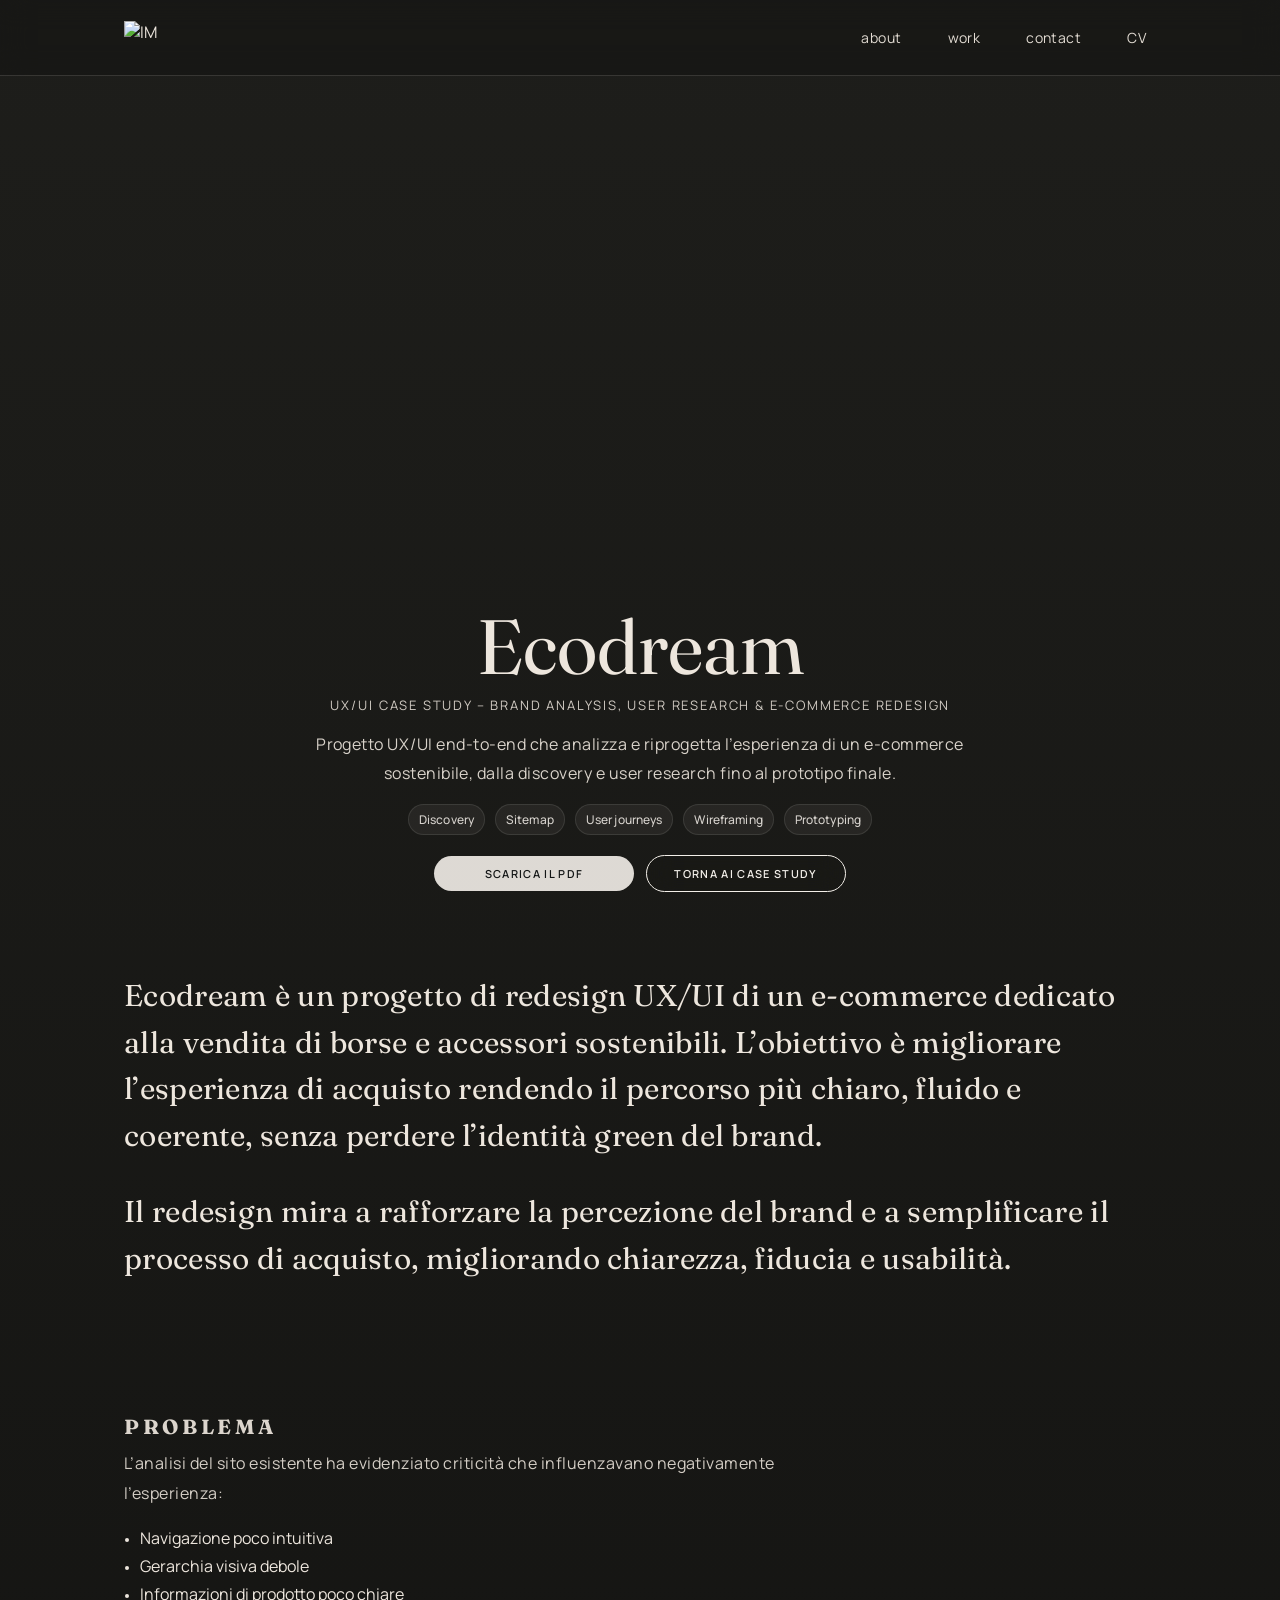
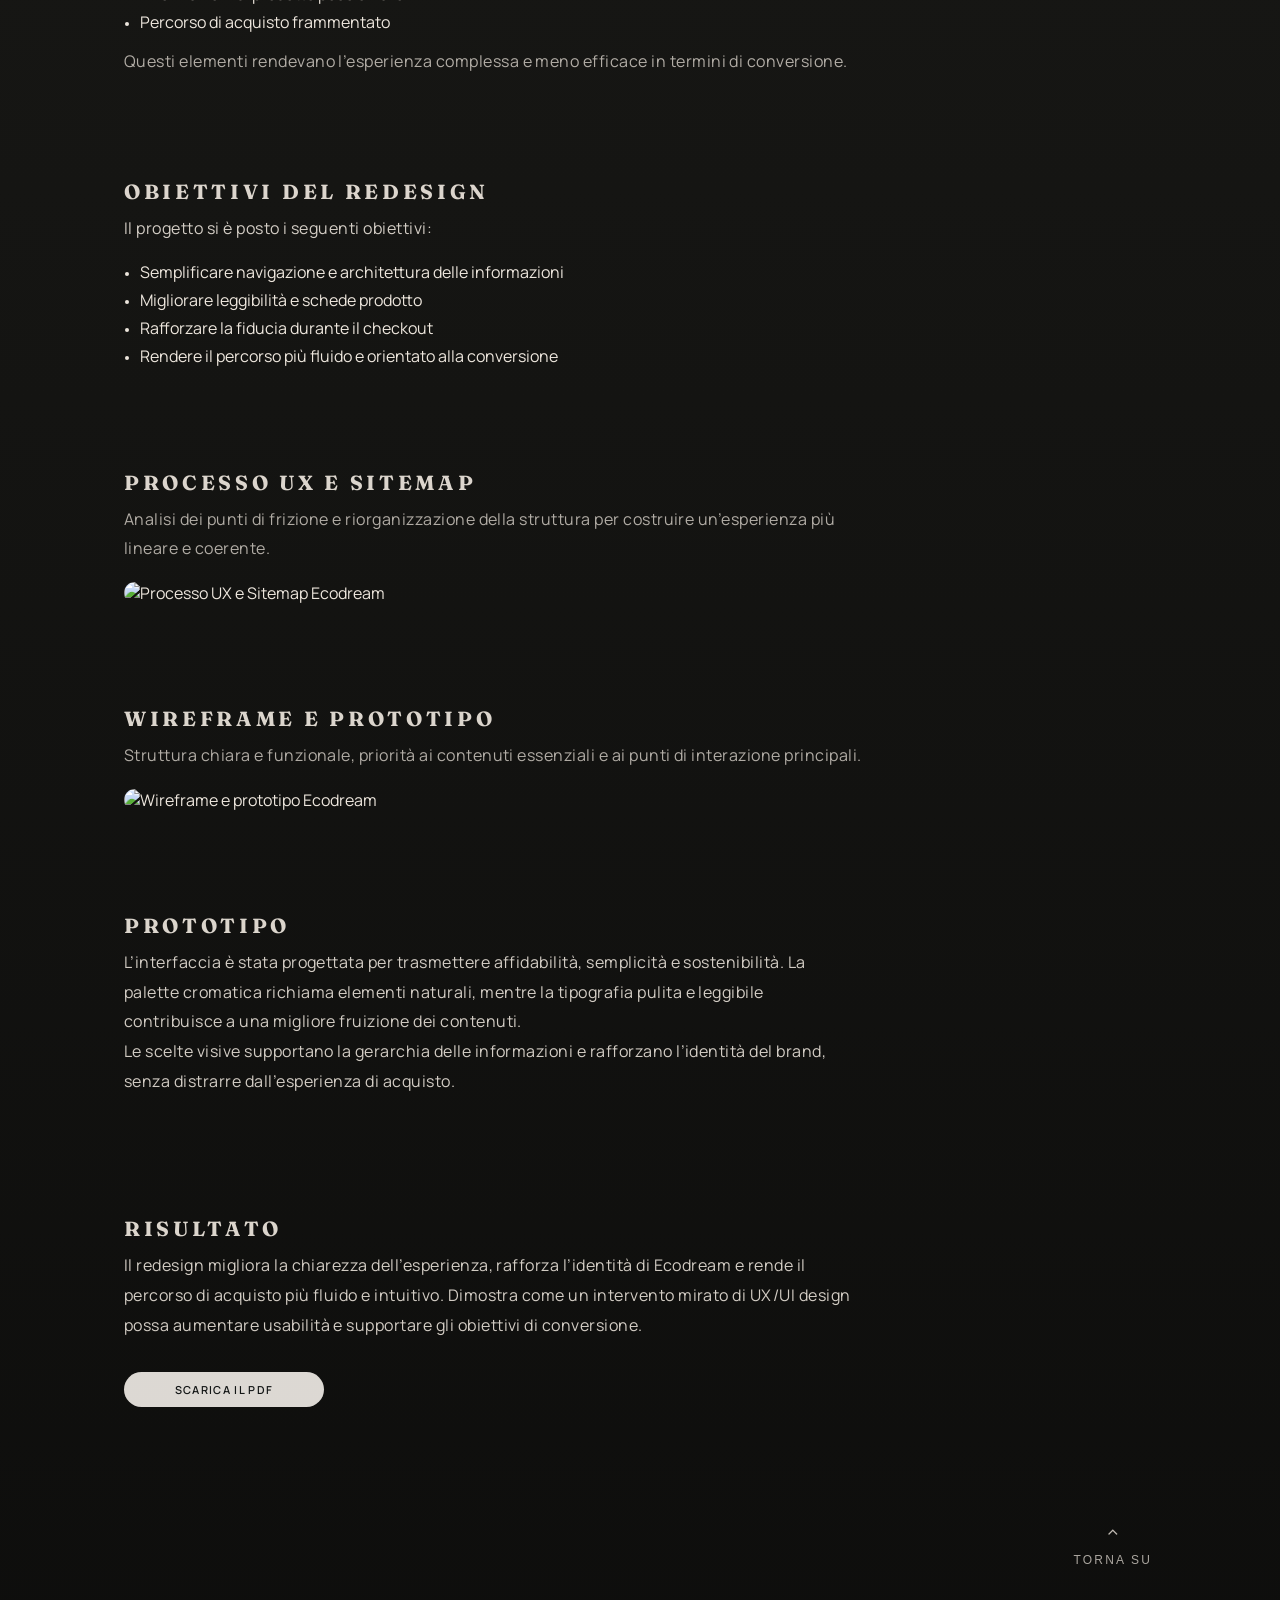
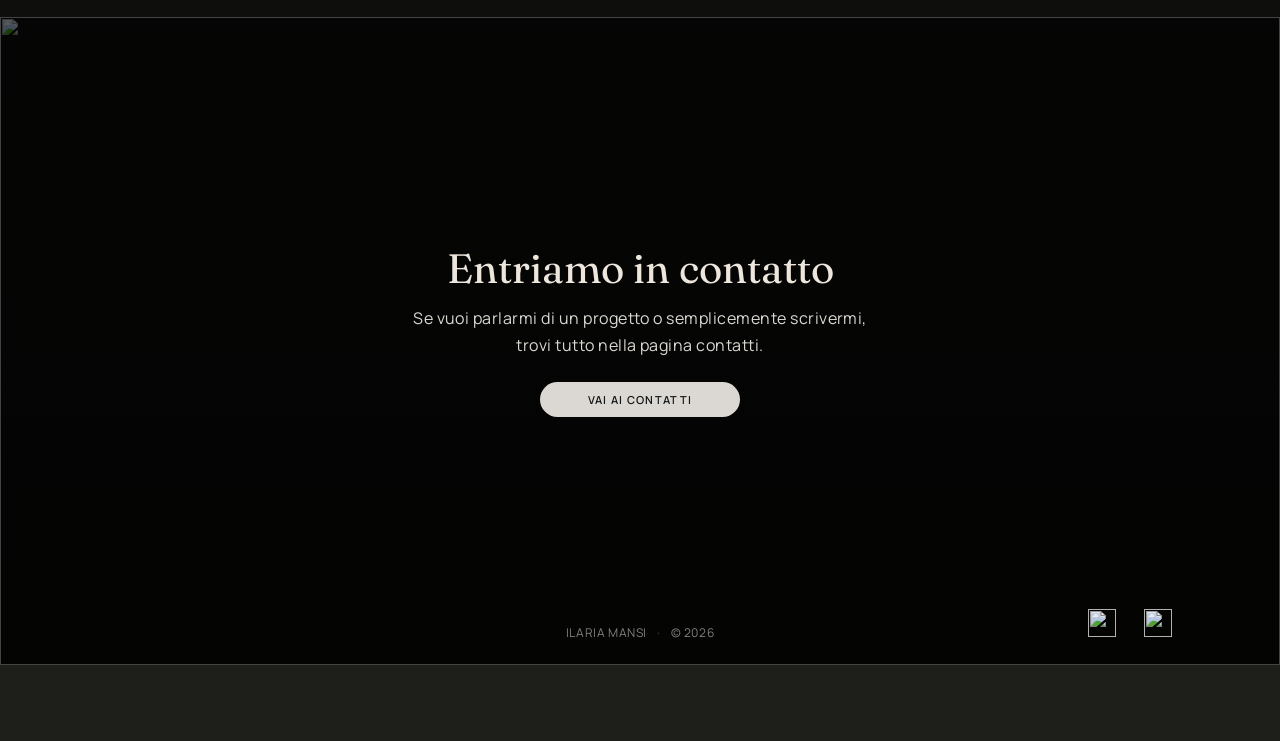
==== project/ecodream/index.html @ f8fc3a49 "portoflio upload" ====
<!doctype html>
<html lang="it">
<head>
  <meta charset="utf-8" />
  <meta name="viewport" content="width=device-width, initial-scale=1" />
  <title>Ilaria Mansi - Ecodream</title>
<meta property="og:title" content="Ecodream – UX/UI Case Study">
<meta property="og:description" content="Redesign UX/UI di un e-commerce sostenibile: brand analysis, user research, architettura dell’informazione, wireframe e prototipo.">
<meta property="og:image" content="https://ilariamansi.github.io/portfolio/assets/img/home/cover-ecodream.jpg">
<meta property="og:url" content="https://ilariamansi.github.io/portfolio/project/ecodream/">
<meta property="og:type" content="article">
<meta property="og:site_name" content="Ilaria Mansi Portfolio">
  
  <link rel="preconnect" href="https://fonts.googleapis.com">
  <link rel="preconnect" href="https://fonts.gstatic.com" crossorigin>
  <link href="https://fonts.googleapis.com/css2?family=Fraunces:opsz,wght@9..144,300;9..144,400;9..144,600;9..144,700&family=Manrope:wght@300;400;500;600;700&display=swap" rel="stylesheet">
<link rel="icon" href="assets/img/favicon/favicon.png" sizes="any">

  <link rel="stylesheet" href="../../css/style.css">
  <link rel="stylesheet" href="../../css/project.css">
</head>

<body>
 <main id="top"></main>

   <!-- NAV -->
 <header class="nav" role="banner">
  <div class="container nav__inner">
    <a class="nav__logo" href="../../index.html#top" aria-label="Home">
      <img class="logo is-mark" src="../../assets/img/logo/im-mark-light.svg" alt="IM">
      <img class="logo is-word" src="../../assets/img/logo/im-wordmark-light.svg" alt="Ilaria Mansi">
    </a>

    <nav class="nav__links" aria-label="Menu principale">
      <a href="../../about.html">about</a>
      <a href="../../index.html#projects">work</a>
      <a href="../../contact.html">contact</a>
      <a href="../../cv.html">CV</a>
    </nav>

    <input class="navToggle" type="checkbox" id="navToggle">

    <label class="nav__burger" for="navToggle" aria-label="Apri menu">
      <span class="nav__burgerIcon" aria-hidden="true"></span>
    </label>
  </div>
</header>

<div class="navOverlay" aria-hidden="true">
  <nav class="navOverlay__panel" aria-label="Menu mobile">
    <a href="../../about.html">about</a>
    <a href="../../index.html#projects">work</a>
    <a href="../../contact.html">contact</a>
    <a href="../../cv.html">CV</a>
  </nav>
</div>

  <main class="project project--ecodream" id="top">

  <!-- HERO (identica agli altri progetti) -->
  <section class="pHero" aria-label="Ecodream">
    <figure class="pHero__media">
      <img src="../../assets/img/projects/ecodream/cover-ecodream.png" alt="Cover Ecodream">
    </figure>

    <div id="start"></div>

    <div class="pWrap">
      <div class="pHero__copy">
        <h1 class="pTitle">Ecodream</h1>
        <p class="pSubtitle">UX/UI case study – brand analysis, user research &amp; e-commerce redesign</p>

        <p class="pLead">
          Progetto UX/UI end-to-end che analizza e riprogetta l’esperienza di un e-commerce sostenibile, dalla discovery e user research fino al prototipo finale.
        </p>

        <div class="pMeta" aria-label="Strumenti e output">
          <span class="pill">Discovery</span>
          <span class="pill">Sitemap</span>
          <span class="pill">User journeys</span>
          <span class="pill">Wireframing</span>
          <span class="pill">Prototyping</span>
        </div>

   
        <div class="pCtaRow">
          <a class="btn btn--primary" href="../../assets/pdf/ecodream.pdf" target="_blank" rel="noopener">
            SCARICA IL PDF
          </a>
          <a class="btn btn--secondary" href="../../index.html#projects">
            TORNA AI CASE STUDY
          </a>
        </div>
      </div>
    </div>
  </section>



  <!-- PRESENTAZIONE -->
 <section class="pSection" aria-label="Presentazione del progetto">
      <div class="pWrap pWrap--narrow">
        <div class="pIntroCenter">
        <div>
          <p class="pIntro">
            Ecodream è un progetto di redesign UX/UI di un e-commerce dedicato alla vendita di borse e accessori sostenibili.
            L’obiettivo è migliorare l’esperienza di acquisto rendendo il percorso più chiaro, fluido e coerente, senza perdere l’identità green del brand.
          </p>
        </div>
        <div>
          <p class="pIntro pIntro--muted">
            Il redesign mira a rafforzare la percezione del brand e a semplificare il processo di acquisto, migliorando chiarezza, fiducia e usabilità.
          </p>
        </div>
      </div>
    </div>
  </section>

  <!-- PROBLEMA -->
  <section class="pSection" aria-label="Problema">
    <div class="pWrap">
      <header class="pHeader">
        <h2 class="pH2">Problema</h2>
        <p class="pText">L’analisi del sito esistente ha evidenziato criticità che influenzavano negativamente l’esperienza:</p>
      </header>

      <ul class="pList">
        <li>Navigazione poco intuitiva</li>
        <li>Gerarchia visiva debole</li>
        <li>Informazioni di prodotto poco chiare</li>
        <li>Percorso di acquisto frammentato</li>
      </ul>

      <p class="pText pText--muted" style="margin-top:14px;">
        Questi elementi rendevano l’esperienza complessa e meno efficace in termini di conversione.
      </p>
    </div>
  </section>

  <!-- OBIETTIVI -->
  <section class="pSection" aria-label="Obiettivi del redesign">
    <div class="pWrap">
      <header class="pHeader">
        <h2 class="pH2">Obiettivi del redesign</h2>
        <p class="pText">Il progetto si è posto i seguenti obiettivi:</p>
      </header>

      <ul class="pList">
        <li>Semplificare navigazione e architettura delle informazioni</li>
        <li>Migliorare leggibilità e schede prodotto</li>
        <li>Rafforzare la fiducia durante il checkout</li>
        <li>Rendere il percorso più fluido e orientato alla conversione</li>
      </ul>
    </div>
  </section>

  <!-- PROCESSO UX + SITEMAP (NON full-bleed, come gli altri) -->
  <section class="pSection" aria-label="Processo UX e Sitemap">
    <div class="pWrap">
      <header class="pHeader">
        <h2 class="pH2">Processo UX e sitemap</h2>
        <p class="pText pText--muted">
          Analisi dei punti di frizione e riorganizzazione della struttura per costruire un’esperienza più lineare e coerente.
        </p>
      </header>

      <figure class="pFigure">
        <img src="../../assets/img/projects/ecodream/processo ux e sitemap.svg" alt="Processo UX e Sitemap Ecodream">
        <figcaption class="pFigure__cap">
          <span class="pCap__kicker">PROCESSO</span>
          <span class="pCap__title">UX · Sitemap</span>
        </figcaption>
      </figure>
    </div>
  </section>

  <!-- WIREFRAME + PROTOTIPO (NON full-bleed) -->
  <section class="pSection" aria-label="Wireframe e Prototipo">
    <div class="pWrap">
      <header class="pHeader">
        <h2 class="pH2">Wireframe e prototipo</h2>
        <p class="pText pText--muted">
          Struttura chiara e funzionale, priorità ai contenuti essenziali e ai punti di interazione principali.
        </p>
      </header>

      <figure class="pFigure">
        <img src="../../assets/img/projects/ecodream/wireframe e prototipo.svg" alt="Wireframe e prototipo Ecodream">
        <figcaption class="pFigure__cap">
          <span class="pCap__kicker">OUTPUT</span>
          <span class="pCap__title">Wireframe · Prototipo</span>
        </figcaption>
      </figure>
    </div>
  </section>

   <section class="pSection" aria-label="Wireframe e Prototipo">
      <div class="pWrap">
        <header class="pHeader">
          <h2 class="pH2">Prototipo</h2>
          <p class="pText">
           L’interfaccia è stata progettata per trasmettere affidabilità, semplicità e sostenibilità.
          La palette cromatica richiama elementi naturali, mentre la tipografia pulita e leggibile
          contribuisce a una migliore fruizione dei contenuti.
          </p>
          <p class="pText">
              Le scelte visive supportano la gerarchia delle informazioni e rafforzano l’identità del brand,
          senza distrarre dall’esperienza di acquisto.
          </p>
        </header>
          </div>
    </section>

    <!-- RISULTATO -->
    <section class="pSection" aria-label="Risultato">
      <div class="pWrap">
        <div class="pUi pUi--single">
          <div class="pUi__copy">
            <h2 class="pH2">Risultato</h2>
            <p class="pText">
              Il redesign migliora la chiarezza dell’esperienza, rafforza l’identità di Ecodream e rende il percorso di acquisto più fluido e intuitivo.
              Dimostra come un intervento mirato di UX/UI design possa aumentare usabilità e supportare gli obiettivi di conversione.
            </p>

            <div class="pUi__cta">
              <a class="btn btn--primary" href="../../assets/pdf/ecodream.pdf" target="_blank" rel="noopener">
                SCARICA IL PDF
              </a>
            </div>
          </div>
        </div>
      </div>
    </section>

  </main>


<div class="backTop">
  <a href="#start">
    <span class="backTop__arrow">^</span>
    <span class="backTop__text">torna su</span>
  </a>
</div>

  <!-- FOOTER -->
  <footer class="footer footer--simple" id="contact" aria-labelledby="footerTitle">
  <img class="footer__arch" src="../../assets/img/home/art.jpg" alt="" aria-hidden="true">

  <div class="footer__inner">
    <h2 id="footerTitle">Entriamo in contatto</h2>
    <p class="footer__text">
      Se vuoi parlarmi di un progetto o semplicemente scrivermi, <br> trovi tutto nella pagina contatti.
    </p>

    <div class="footer__actions">
      <a class="btn btn--primary" href="../../contact.html">VAI AI CONTATTI</a>
    </div>

    <div class="footer__social" aria-label="Social">
      <a class="iconBtn" href="https://www.linkedin.com/in/ilaria-mansi/" target="_blank" rel="noopener" aria-label="LinkedIn">
        <img src="../../assets/img/home/linkedin.png" alt="">
      </a>

      <a class="iconBtn" href="https://github.com/ilariamansi/portfolio.git" target="_blank" rel="noopener" aria-label="GitHub">
        <img src="../../assets/img/home/github.png" alt="">
      </a>
    </div>

    <div class="footer__meta">
      <a class="footer__copy" href="#top">ILARIA MANSI</a>
      <span class="footer__sep" aria-hidden="true">·</span>
      <span class="footer__copy">© 2026</span>
    </div>
  </div>
</footer>
  
</body>
</html>
---- css/style.css ----
*{ box-sizing:border-box; }
html,body{ margin:0; padding:0; min-height:100%; }
img{ max-width:100%; display:block; }
a{ color:inherit; text-decoration:none; }
a:visited{ color:inherit; }
button,input,textarea{ font:inherit; }
ul{ margin:0; padding:0; }
:focus-visible{ outline:2px solid rgba(243,239,233,.65); outline-offset:3px; }

/* -------------------------
   TOKENS
------------------------- */
:root{
  --max: 1200px;
  --pad-x: 84px;
  --nav-h: 76px;

  --bg-start: #1e1e1b;
  --bg-end:   #0b0b0a;

  --text: #EDE6DD;
  --muted: rgba(237,230,221,.75);

  --line: rgba(243,239,233,.12);
  --line-weak: rgba(243,239,233,.08);

  --glass-blur: 14px;
  --glass-sat: 140%;

  --thumb-w: 440px;
  --thumb-h: 300px;

  --font-serif: "Fraunces", ui-serif;
  --font-sans: "Manrope", system-ui, sans-serif;

  --h1: clamp(42px, 5.2vw, 76px);
  --h2: clamp(24px, 3.2vw, 44px);
  --lead: clamp(18px, 1.6vw, 20px);
  --section-y: clamp(52px, 6vw, 90px);
}

@media (max-width: 980px){
  :root{
    --pad-x: 20px;
    --nav-h: 70px;
    --thumb-w: 100%;
    --thumb-h: min(320px, 56vw);
  }
}

/* -------------------------
   BASE
------------------------- */
html{ background: var(--bg-start); }

body{
  color: var(--text);
  overflow-x:hidden;
  font-family: var(--font-sans);
  -webkit-font-smoothing: antialiased;
  text-rendering: optimizeLegibility;
  background: linear-gradient(180deg, var(--bg-start) 0%, var(--bg-end) 100%);
  background-repeat:no-repeat;
  background-size:100% 100%;
  background-attachment:scroll;
}

.container{
  width: min(var(--max), 100%);
  margin:0 auto;
  padding-left: var(--pad-x);
  padding-right: var(--pad-x);
}

body:not(.is-home) main,
body:not(.is-home) .about,
body:not(.is-home) .cv,
body:not(.is-home) .uxSection,
body:not(.is-home) .content{
  background: transparent !important;
}

/* -------------------------
   NAV
------------------------- */
.nav{
  position: fixed;
  top: 0;
  left: 0;
  right: 0;
  height: var(--nav-h);
  z-index: 7000;
  background: rgba(15,15,15,.35);
  backdrop-filter: blur(var(--glass-blur)) saturate(var(--glass-sat));
  -webkit-backdrop-filter: blur(var(--glass-blur)) saturate(var(--glass-sat));
  border-bottom: 1px solid rgba(243,239,233,.14);
}

.nav__inner{
  height: 100%;
  display: flex;
  align-items: center;
  justify-content: space-between;
  gap: 14px;
}

.nav__logo{
  position: relative;
  display: inline-block;
  width: 276px;
  height: 34px;
  z-index: 7002;
}

.nav__logo .logo{
  position: absolute;
  inset: 0;
  width: 276px;
  height: 34px;
  object-fit: contain;
  object-position: left center;
  opacity: 0;
  transition: opacity .28s ease-out, transform .28s ease-out;
}

.nav__logo .is-mark{ opacity: 1; }
.nav__logo .is-word{ transform: translate3d(8px,0,0); }

.nav__logo:hover .is-mark{
  opacity: 0;
  transform: translate3d(-8px,0,0);
}
.nav__logo:hover .is-word{
  opacity: 1;
  transform: translate3d(0,0,0);
}

.nav__links{
  display: flex;
  align-items: center;
  gap: 26px;
  height: 100%;
}

.nav__links a{
  height: 100%;
  display: flex;
  align-items: center;
  padding: 0 10px;
  font-family: var(--font-sans);
  font-size: 14px;
  letter-spacing: .03em;
  opacity: .95;
  position: relative;
  transition: opacity .2s ease, transform .2s ease, letter-spacing .2s ease;
}

.nav__links a:hover{
  opacity: 1;
  transform: translateY(-1px);
  letter-spacing: .08em;
}

.nav__links a::after{
  content: "";
  position: absolute;
  left: 10px;
  right: 10px;
  bottom: 18px;
  height: 1px;
  background: transparent;
  transition: background .2s ease;
}

.nav__links a:hover::after{
  background: rgba(243,239,233,.95);
}

.navToggle{
  position: absolute;
  width: 1px;
  height: 1px;
  padding: 0;
  margin: -1px;
  overflow: hidden;
  clip: rect(0,0,0,0);
  white-space: nowrap;
  border: 0;
}

.nav__burger{
  display: none;
  width: 42px;
  height: 42px;
  border: 0;
  background: transparent;
  cursor: pointer;
  z-index: 7002;
}

.nav__burgerIcon{
  width: 22px;
  height: 2px;
  background: rgba(243,239,233,.92);
  position: relative;
  display: block;
}

.nav__burgerIcon::before,
.nav__burgerIcon::after{
  content: "";
  position: absolute;
  left: 0;
  width: 22px;
  height: 2px;
  background: rgba(243,239,233,.92);
  transition: transform .22s ease, top .22s ease;
}

.nav__burgerIcon::before{ top: -6px; }
.nav__burgerIcon::after{ top: 6px; }

.navOverlay{
  position: fixed;
  inset: 0;
  z-index: 6999;
  opacity: 0;
  visibility: hidden;
  pointer-events: none;

  background: rgba(20,14,14,.22);
  backdrop-filter: blur(22px) saturate(145%);
  -webkit-backdrop-filter: blur(22px) saturate(145%);

  transition: opacity .25s ease, visibility .25s ease;
}
.navOverlay::before{
  content:"";
  position:absolute;
  inset:0;
  pointer-events:none;
  background:
    linear-gradient(180deg,
      rgba(14, 24, 27, 0.28) 0%,
      rgba(20,14,14,.34) 80%);
}
.navOverlay__panel{
  min-height: 100vh;
  display: flex;
  flex-direction: column;
  align-items: center;
  justify-content: center;
  gap: 26px;
  background: rgba(20,14,14,.30);
}

.navOverlay__panel a{
  font-family: var(--font-sans);
  font-size: 16px;
  letter-spacing: .12em;
  text-transform: uppercase;
  color: rgb(234, 233, 233);
  filter: brightness(1);
}

@media (max-width: 900px){
  .nav__links{ display: none; 
  }
  .nav__links a{ color: #EDE6DD;
    opacity: 1;
  }
  .nav__burger{ display: grid; place-items: center; }

  .nav__logo{ width: 77px; }
  .nav__logo .logo{ width: 77px; }

  .nav__logo:hover .is-word{
    opacity: 0;
    transform: none;
  }
  .nav__logo:hover .is-mark{
    opacity: 1;
    transform: none;
  }

  body:has(#navToggle:checked) .navOverlay{
    opacity: 1;
    visibility: visible;
    pointer-events: auto;
  }

  body:has(#navToggle:checked) .nav__burgerIcon{
    background: transparent;
  }
  body:has(#navToggle:checked) .nav__burgerIcon::before{
    top: 0;
    transform: rotate(45deg);
  }
  body:has(#navToggle:checked) .nav__burgerIcon::after{
    top: 0;
    transform: rotate(-45deg);
  }
}

@media (min-width: 901px){
  .navOverlay{ display: none; }
}

/* -------------------------
   BUTTONS
------------------------- */
.btn{
  display:inline-flex;
  align-items:center;
  justify-content:center;
  padding:12px 22px;
  border-radius:999px;
  border:0;
  min-width:200px;
  cursor:pointer;
  line-height:1;
  font-family: var(--font-sans);
  font-weight:600;
  font-size:11px;
  letter-spacing:.12em;
  text-transform:uppercase;
  transition: transform .15s ease, background-color .2s ease, border-color .2s ease, opacity .2s ease;
}
.btn--primary{
  background: rgba(243,239,233,.90);
  color:#131616 !important;
}
.btn--primary:hover{
  background: rgba(243,239,233,1);
  transform:translateY(-1px);
}
.btn--primary:active{ transform:translateY(0); }

.btn--secondary{
  border:1px solid rgba(243,239,233,1);
  color: rgba(243,239,233,1);
  background: rgba(15, 15, 15, 0.032);
  backdrop-filter: blur(var(--glass-blur)) saturate(var(--glass-sat));
  -webkit-backdrop-filter: blur(var(--glass-blur)) saturate(var(--glass-sat));
}
.btn--secondary:hover{
  background: rgba(243,239,233,.08);
  border-color: rgba(243,239,233,.32);
  transform:translateY(-1px);
}
.btn--secondary:active{ transform:translateY(0); }

@media (max-width:700px){
  .btn{
    width: 300px;
    max-width: 300px;
    min-width: 300px;
    padding: 16px 20px;
    font-size: 12px;
  }

 
}

/* -------------------------
   TAGS / CHIPS
------------------------- */
.pill, .chip, .cvPill{
  display:inline-flex;
  align-items:center;
  gap:8px;
  padding:6px 10px;
  border-radius:999px;
  background: rgba(243,239,233,.06);
  border:1px solid rgba(243,239,233,.10);
  color: rgba(243,239,233,.86);
  font-family: var(--font-sans);
  font-weight:500;
  font-size:12px;
  letter-spacing:.01em;
  text-transform:none;
}

/* -------------------------
   HOME — HERO
------------------------- */
body.is-home{
  background: linear-gradient(180deg, var(--bg-start) 0%, var(--bg-end) 100%);
}

body.is-home main.content{
  background: transparent !important;
}

.heroSection{
  position: relative;
  min-height: 590px;
  height: 78vh;
  overflow: hidden;
  padding-top: var(--nav-h);
}

.heroSection__arch{
  position: absolute;
  inset: 0;
  width: 100%;
  height: 100%;
  object-fit: cover;
  object-position: center;
  z-index: 0;
  filter: contrast(1) saturate(1.3);
  transform-origin: center;
}

.heroSection__overlay{
  position: absolute;
  inset: 0;
  z-index: 1;
  pointer-events: none;
  background: linear-gradient(
    to bottom,
    rgba(0, 0, 0, 0.25) 0%,
    rgba(0, 0, 0, 0.70) 75%,
    #1b1b17f9 100%
  );
}

.hero{
  position: relative;
  z-index: 2;
  min-height: calc(85vh - var(--nav-h));
  display: flex;
  align-items: center;
  justify-content: center;
  padding-top: 0;
}

.hero__left{
  max-width: 900px;
  margin: 0 auto;
  width: 100%;
}

.hero__stack{
  display: flex;
  flex-direction: column;
  align-items: center;
  justify-content: center;
  gap: 14px;
  text-align: center;
  width: 100%;
}

.hero__title,
.hero__sub,
.hero__statement{
  text-shadow:
    0 2px 14px rgba(0,0,0,.25),
    0 1px 2px rgba(0,0,0,.35);
}

.hero__title{
  margin: 10px;
  font-family: var(--font-serif);
  font-weight: 400;
  font-size: clamp(64px, 8vw, 120px);
  line-height: 1.10;
}

.hero__sub{
  margin: 20px;
  max-width: 58ch;
  font-family: var(--font-sans);
  font-size: var(--lead);
  font-weight: 600;
  line-height: 0.8;
  color: rgba(243,239,233,1);
  letter-spacing: .03em;
  margin-top: 8px;
}

.hero__statement{
  margin:45px 0 0;
  font-family: var(--font-sans);
  font-size: 16px;
  font-weight: 400;
  letter-spacing: .18em;
  text-transform: uppercase;
  color: rgb(243,239,233);
}

.hero__scroll{
  position:absolute;
  bottom:-18px;
  left:50%;
  transform:translateX(-50%);
  display:flex;
  flex-direction:column;
  align-items:center;
  gap:6px;
  text-decoration:none;
  color:rgba(243,239,233,.85);
  z-index:3;
}

.hero__scrollArrow{
  font-size:20px;
  line-height:1;
  transition:transform .25s ease, opacity .25s ease;
}

.hero__scrollText{
  font-family:var(--font-sans);
  font-size:11px;
  letter-spacing:.22em;
  text-transform:uppercase;
  opacity:.75;
}

.hero__scroll:hover .hero__scrollArrow{
  transform:translateY(6px);
  opacity:1;
}

.hero__scroll:hover .hero__scrollText{
  opacity:1;
}

@media (max-width: 980px){
  .heroSection{
    min-height: 88vh;
    height: 88vh;
  }

  .hero{
    min-height: calc(88vh - var(--nav-h));
    display: flex;
    align-items: center;
    justify-content: center;
  }

  .heroSection__arch{
    object-position: center 32%;
    transform: none;
  }

  .hero__title{
    margin-top: -40px;
  }

  .hero__sub{
    margin-top: 20px;
  }

  .hero__statement{
    margin-top: 60px;
  }

  .hero__left{
    max-width: 100%;
    margin: 0 auto;
  }

  .hero__stack{
    align-items: center;
    text-align: center;
  }
.hero__scroll{
  position:absolute;
  bottom:10px;
 
}
}
/* -------------------------
   HOME — SALOTTO
------------------------- */
.salottoSection{
  position: relative;
  padding: clamp(70px, 9vw, 120px) 0;
  background: transparent;
  overflow: hidden;
}

.salottoSection .salotto{
  position: relative;
  text-align: left;
}

.salotto__stack{
  max-width: min(760px, 100%);
  margin: 0;
  display: flex;
  flex-direction: column;
  gap: 14px;
  align-items: flex-start;
  position: relative;
  z-index: 2;
}

.salotto__h2{
  margin: 0 0 6px 0;
  font-family: var(--font-serif);
  font-weight: 400;
  font-size: clamp(28px, 3.4vw, 52px);
  line-height: 1.12;
}

.salotto__p{
  margin: 0 0 4px 0;
  font-family: var(--font-sans);
  font-weight: 400;
  font-size: clamp(15px, 1.7vw, 16px);
  line-height: 1.7;
  max-width: 70ch;
  color: rgba(243,239,233,.90);
  letter-spacing: .03em;
}

.salotto__cta{
  margin-top: 32px;
  display: flex;
  justify-content: flex-start;
  gap: 12px;
  flex-wrap: wrap;
}


.salotto__portrait{
  position: absolute;
  right: -110px;
  bottom: -120px;
  width: clamp(200px, 22vw, 360px);
  pointer-events: none;
  isolation: isolate;
}

.salotto__portrait::before{
  content: "";
  position: absolute;
  inset: -30%;
  z-index: 0;
  background: radial-gradient(
    circle at 60% 50%,
    rgba(134,127,116,.25) 0%,
    rgba(142,138,129,.12) 30%,
    rgba(217,210,197,0) 50%
  );
  mix-blend-mode: screen;
  filter: blur(50px);
  opacity: .9;
}

.salotto__portrait img{
  position: relative;
  z-index: 1;
  width: 100%;
  height: auto;
  display: block;
  filter: brightness(.7) saturate(1.4);

  -webkit-mask-image: linear-gradient(
    to right,
    rgba(0,0,0,0) 0%,
    rgba(0,0,0,0) 12%,
    rgba(0,0,0,.08) 22%,
    rgba(0,0,0,.22) 32%,
    rgba(0,0,0,.48) 42%,
    rgba(0,0,0,.78) 52%,
    rgba(0,0,0,1) 62%,
    rgba(0,0,0,1) 100%
  );
  mask-image: linear-gradient(
    to right,
    rgba(0,0,0,0) 0%,
    rgba(0,0,0,0) 12%,
    rgba(0,0,0,.08) 22%,
    rgba(0,0,0,.22) 32%,
    rgba(0,0,0,.48) 42%,
    rgba(0,0,0,.78) 52%,
    rgba(0,0,0,1) 62%,
    rgba(0,0,0,1) 100%
  );
  -webkit-mask-repeat: no-repeat;
  mask-repeat: no-repeat;
  -webkit-mask-size: 100% 100%;
  mask-size: 100% 100%;
}

@media (max-width: 980px){
  .salottoSection .salotto{
    text-align: left;
  }

  .salotto__stack{
    align-items: flex-start;
    text-align: left;
    max-width: 100%;
    z-index: 2;
  }

  .salotto__cta{
    justify-content: flex-start;
  }

  .salotto__portrait{
    width: clamp(190px, 58vw, 340px);
    right: -70px;
    bottom: -110px;
    z-index: 0;
  }

  .salotto__portrait img{
    opacity: .60;
  }
}
/* -------------------------
   HOME — PROJECTS
------------------------- */
.content{
  position:relative;
  z-index:1;
  padding-top:72px;
}

.projects{
  padding:75px 0 44px;
}

.projects__title{
  margin:0 0 -10px;
  font-family: var(--font-serif);
  font-weight:400;
  font-size:100px;
  letter-spacing:.02em;
}

.projectStep{
  min-height:45vh;
  padding:24px 0;
}

.projectCard{
  position:sticky;
  top: calc(var(--nav-h) + 34px);
  display:grid;
  grid-template-columns: 1.12fr .88fr;
  gap:32px;
  align-items:center;
  padding-top:22px;
}

.projectCard__media{
  width:min(100%, var(--thumb-w));
  height: var(--thumb-h);
  display:block;
  transition: transform .35s ease, box-shadow .35s ease;
  
}

.projectCard__media img{
  width:100%;
  height:100%;
  object-fit:cover;
  border-radius:10px;
  transition: transform .35s ease;
}

.projectCard__media:hover{
  transform:translate3d(0,-6px,0);
  box-shadow: 0 22px 50px rgba(0,0,0,.35);
}

.projectCard__media:hover img{
  transform:scale(1.02);
}
.projectCard__name{
  margin:0;
  font-family: var(--font-serif);
  font-weight:400;
  font-size: clamp(30px, 3.2vw, 52px);
  line-height:1.06;
}

.projectCard__meta{
  margin:10px 0 16px;
  font-family: var(--font-sans);
  font-size:16px;
  line-height:1.5;
  color: var(--muted);
  letter-spacing:.03em;
}

@media (max-width:900px){
  .projectCard{
    grid-template-columns: 1fr;
    gap:16px;
    top: calc(var(--nav-h) + 42px);
  }
  .projectCard__media{
    width:100%;
    height: var(--thumb-h);
  }

  .projects__title{
    font-size: clamp(34px, 10.5vw, 56px);
    line-height:1.02;
    letter-spacing:-0.01em;
    white-space:nowrap;
  }
  .projectCard__name{
    font-size: clamp(26px, 7.2vw, 34px);
    line-height:1.08;
    margin-top:14px;
  }
  .projectCard__meta{
    font-size:14px;
    line-height:1.4;
    opacity:.85;
    margin-top:6px;
  }
  .projectStep{
    padding:26px 0;
  }
  .projectStep + .projectStep{
    border-top:1px solid rgba(243,239,233,.10);
    padding-top:32px;
  }
}

/* -------------------------
   FOOTER SIMPLE
------------------------- */
.footer{
  position:relative;
  min-height:72vh;
  overflow:hidden;
  display:flex;
  align-items:center;
  justify-content:center;
  padding:0;
  background:transparent;
}

.footer__arch{
  position:absolute;
  inset:0;
  width:100%;
  height:100%;
  object-fit:cover;
  object-position:center;
  z-index:0;
  filter: contrast(1.0) saturate(1.3);
}

.footer::before{
  content:"";
  position:absolute;
  inset:0;
  z-index:1;
  pointer-events:none;
  background: rgba(0, 0, 0, 0.65);
}


.footer__inner{
  position:static;
  z-index:2;
  max-width:860px;
  width:100%;
  text-align:center;
  padding:40px 22px 90px;
  margin:0 auto;
}

.footer__inner h2{
  margin:0 0 12px;
  font-family: var(--font-serif);
  font-weight:400;
  font-size: clamp(26px, 3.2vw, 42px);
  margin-top: 28px;
}

.footer__text{
  margin:0 auto 22px;
  max-width:62ch;
  font-family: var(--font-sans);
  font-size:16px;
  line-height:1.7;
  color: rgba(243,239,233,.90);
  letter-spacing:.03em;
  margin-top: 6px;
}

.footer__actions{
  margin-top:12px;
  display:flex;
  gap:12px;
  flex-wrap:wrap;
  justify-content:center;
}
.footer__social{
  position:absolute;
  right:100px;
  bottom:20px;
  display:flex;
  gap:12px;
  z-index:3;
}

.iconBtn{
  width:44px;
  height:44px;
  display:inline-flex;
  align-items:center;
  justify-content:center;
  opacity:.92;
  transition: transform .15s ease, opacity .15s ease;
}

.iconBtn img{
  width:28px;
  height:28px;
  display:block;
}

.iconBtn:hover{
  opacity:1;
  transform:translateY(-1px);
}
.footer__meta{
  position:absolute;
  left:50%;
  transform:translateX(-50%);
  bottom:24px;

  display:flex;
  gap:10px;
  justify-content:center;
  align-items:center;

  font-family: var(--font-sans);
  font-size:12px;
  letter-spacing:.05em;
  text-transform:uppercase;
  color: rgba(243,239,233,.70);
}
.footer__sep{ opacity:.45; }
.footer__copy{ opacity:.75; }

@media (max-width:900px){
  .footer{
    min-height: 60vh;
    align-items: center;
    padding: 0 0 28px 0;
  }

  .footer__inner{
    padding: 10px 20px 40px;
  }

  .footer__inner h2{
    margin-top: 0;
    margin-bottom: 10px;
    font-size: 32px;
  }

  .footer__text{
    margin: 0 auto 18px;
    max-width: 30ch;
  }

  .footer__actions{
    margin-top: 20px;
  }

  .footer__social{
    position: static;
    display: flex;
    justify-content: center;
    gap: 18px;
    margin-top: 60px;
    
  }
  .footer__meta{
    position: absolute;
    left: 50%;
    transform: translateX(-50%);
    bottom: 10px;
    margin-top: 0;
    width: max-content;
  }
}

/* -------------------------
   ABOUT + CV + CONTACT
------------------------- */
.uxSection{
  padding: var(--section-y) 0;
}

.uxSection--hero{
  padding-top: 50px;
  padding-bottom: clamp(70px, 5vw, 72px);
}

.uxGrid2{
  display: grid;
  grid-template-columns: 1.15fr .85fr;
  gap: clamp(20px, 5vw, 72px);
  align-items: start;
}

@media (max-width:980px){
  .uxGrid2{
    grid-template-columns: 1fr;
  }
}

.uxKicker{
  margin: 0 0 10px;
  font-family: var(--font-serif);
  font-size: 160px;
  letter-spacing: .10em;
  text-transform: none;
  color: rgb(243,239,233);
}

.uxH1{
  margin: 0;
  font-family: var(--font-serif);
  font-weight: 400;
  font-size: var(--h1);
  line-height: 1.02;
}

.uxH2{
  margin: 0;
  font-family: var(--font-serif);
  font-weight: 400;
  font-size: clamp(22px, 2.6vw, 34px);
  line-height: 1.12;
}

.uxLead{
  margin: 58px 0 0;
  max-width: 66ch;
  font-family: var(--font-sans);
  font-size: 16px;
  line-height: 1.75;
  color: rgba(243,239,233,.90);
  letter-spacing: .03em;
}

.uxSub{
  margin: 10px 0 0;
  max-width: 74ch;
  font-family: var(--font-sans);
  font-size: 16px;
  line-height: 1.85;
  color: rgba(243,239,233,.72);
  letter-spacing: .03em;
}

.uxCtaRow{
  margin-top: 18px;
  display: flex;
  gap: 12px;
  flex-wrap: wrap;
}

.aboutDivider{
  height: 1px;
  margin-top: 34px;
  background: linear-gradient(90deg, transparent, rgba(243,239,233,.20), transparent);
}

.uxSide{
  display: flex;
  flex-direction: column;
  gap: 18px;
}

.uxMiniCard{
  padding-top: 12px;
  border-top: 1px solid rgba(243,239,233,.10);
}

.uxMiniCard__label{
  margin: 0 0 10px;
  font-family: var(--font-sans);
  font-size: 12px;
  letter-spacing: .22em;
  text-transform: uppercase;
  color: rgba(243,239,233,.70);
}

.uxMiniCard__list{
  list-style: none;
}

.uxMiniCard__list li{
  padding: 10px 0;
  border-top: 1px solid rgba(243,239,233,.08);
  font-family: var(--font-sans);
  font-size: 14px;
  color: rgba(243,239,233,.90);
}

.approachRow{
  margin-top: 18px;
  display: grid;
  grid-template-columns: repeat(3, minmax(0,1fr));
  gap: 26px;
}

@media (max-width:980px){
  .approachRow{
    grid-template-columns: 1fr;
  }
  .uxSection--hero{
    padding-top: calc(var(--nav-h) + 36px);
    padding-bottom: 56px;
  }

  .uxKicker{
    font-size: clamp(64px, 18vw, 110px);
    line-height: 0.9;
    letter-spacing: .02em;
    margin-bottom: 24px;
  }

  .uxH1{
    font-size: clamp(32px, 8vw, 48px);
    line-height: 1.02;
  }

  .uxLead,
  .uxSub{
    max-width: 100%;
  }
}

.uxCard{
  padding-top: 12px;
  border-top: 1px solid rgba(243,239,233,.10);
}

.card__eyebrow{
  margin: 0 0 10px;
  font-family: var(--font-sans);
  font-size: 12px;
  letter-spacing: .22em;
  text-transform: uppercase;
  color: rgba(243,239,233,.58);
}

.card__text{
  margin: 0;
  font-family: var(--font-sans);
  font-size: 16px;
  line-height: 1.85;
  color: rgba(243,239,233,.90);
  letter-spacing: .03em;
}

.quoteGlass__text{
  margin: 0;
  font-family: var(--font-serif);
  font-weight: 400;
  font-size: clamp(22px, 2.2vw, 36px);
  line-height: 1.5;
  color: rgba(243,239,233,.92);
}

.cvGrid{
  margin-top: 14px;
  display: grid;
  grid-template-columns: repeat(3, minmax(0,1fr));
  gap: 26px;
}

@media (max-width:980px){
  .cvGrid{
    grid-template-columns: 1fr;
  }
}

.cvCard{
  padding-top: 12px;
  border-top: 1px solid rgba(243,239,233,.10);
}

.cvCard h3{
  margin: 0 0 10px;
  font-family: var(--font-sans);
  font-size: 18px;
  letter-spacing: .22em;
  text-transform: uppercase;
  color: rgba(243,239,233,.70);
  font-weight: 400;
}

.cvCard ul{
  padding-left: 18px;
  margin: 0;
}

.cvCard li{
  margin: 8px 0;
  font-family: var(--font-sans);
  font-size: 14px;
  line-height: 1.75;
  color: rgba(243,239,233,.90);
  letter-spacing: .05em;
}

.cvTimeline{
  margin-top: 14px;
  display: flex;
  flex-direction: column;
  gap: 26px;
}

.cvItem{
  padding-top: 12px;
  border-top: 1px solid rgba(243,239,233,.10);
}

.cvHead{
  display: flex;
  gap: 10px;
  flex-wrap: wrap;
  align-items: baseline;
  margin-bottom: 10px;
}

.cvWhen{
  font-family: var(--font-sans);
  font-size: 14px;
  letter-spacing: .18em;
  text-transform: none;
  color: rgba(243,239,233,.62);
}

.cvTag{
  font-family: var(--font-sans);
  font-size: 14px;
  letter-spacing: .08em;
  text-transform: uppercase;
  color: rgba(243,239,233,.58);
}

.cvItem h3{
  margin: 0;
  font-family: var(--font-serif);
  font-weight: 400;
  font-size: clamp(18px, 2.4vw, 28px);
  line-height: 1.2;
}

.cvPlace{
  margin: 6px 0 0;
  font-family: var(--font-sans);
  font-size: 14px;
  color: rgb(243,239,233);
}

.cvText{
  margin: 10px 0 0;
  font-family: var(--font-sans);
  font-size: 16px;
  line-height: 1.85;
  color: rgba(243,239,233,.88);
  letter-spacing: .05em;
}

/* ABOUT layout */
.is-about .uxSection--hero .uxGrid2{
  position: relative;
}

.is-about .uxSection--hero .uxSide{
  position: static;
}

.is-about .uxSection--hero .aboutPhoto{
  position: absolute;
  right: -100px;
  bottom: -40px;
  width: clamp(220px, 24vw, 420px);
  margin: 0;
  overflow: visible;
  z-index: 2;
  pointer-events: none;
  isolation: isolate;
}

.is-about .uxSection--hero .aboutPhoto::before{
  content: "";
  position: absolute;
  left: -42%;
  top: -20%;
  width: 150%;
  height: 145%;
  pointer-events: none;
  z-index: 0;
  background: radial-gradient(
    circle at 60% 50%,
    rgba(134,127,116,.25) 0%,
    rgba(142,138,129,.12) 30%,
    rgba(217,210,197,0) 50%
  );
  filter: blur(50px);
  opacity: .95;
  mix-blend-mode: screen;
}

.is-about .uxSection--hero .aboutPhoto__img{
  position: relative;
  z-index: 1;
  width: 100%;
  height: auto;
  display: block;
  filter: brightness(.7) saturate(1.3) !important;
  -webkit-mask-image: linear-gradient(
    to right,
    rgba(0,0,0,0) 0%,
    rgba(0,0,0,0) 12%,
    rgba(0,0,0,.08) 22%,
    rgba(0,0,0,.22) 32%,
    rgba(0,0,0,.48) 42%,
    rgba(0,0,0,.78) 52%,
    rgba(0,0,0,1) 62%,
    rgba(0,0,0,1) 100%
  );
  mask-image: linear-gradient(
    to right,
    rgba(0,0,0,0) 0%,
    rgba(0,0,0,0) 12%,
    rgba(0,0,0,.08) 22%,
    rgba(0,0,0,.22) 32%,
    rgba(0,0,0,.48) 42%,
    rgba(0,0,0,.78) 52%,
    rgba(0,0,0,1) 62%,
    rgba(0,0,0,1) 100%
  );
  -webkit-mask-repeat: no-repeat;
  mask-repeat: no-repeat;
  -webkit-mask-size: 100% 100%;
  mask-size: 100% 100%;
}

.is-about .uxSection--chi .uxGrid2{
  grid-template-columns: 1fr 2fr;
}

.is-about .uxSection--split .uxGrid2{
  grid-template-columns: 1fr 1fr;
}

.is-about .uxSection--oltre .uxGrid2{
  grid-template-columns: 1fr 2fr;
}

@media (max-width: 980px){
  .is-about .uxKicker,
  .is-contact .uxKicker,
  .is-cv .uxKicker{
    font-size: clamp(92px, 24vw, 140px);
    line-height: .88;
    letter-spacing: .01em;
    margin: 0 0 18px;
    max-width: 100%;
    white-space: nowrap;
  }

  .is-about .uxH1,
  .is-contact .uxH1,
  .is-cv .uxH1{
    font-size: clamp(34px, 8.8vw, 54px);
    line-height: 1.02;
    margin: 0 0 22px;
    max-width: 100%;
  }

  .is-about .uxSub,
  .is-contact .uxSub,
  .is-cv .uxSub,
  .is-about .uxLead,
  .is-contact .uxLead,
  .is-cv .uxLead{
    max-width: 100%;
  }

  .is-about .uxSection--hero,
  .is-contact .uxSection--hero,
  .is-cv .uxSection--hero{
    padding-top: calc(var(--nav-h) + 34px);
    padding-bottom: 56px;
  }
 } 
@media (max-width:980px){
  .is-about .uxSection--hero .uxGrid2{
    position: relative;
  }

  .is-about .uxSection--hero .uxCol{
    position: relative;
    z-index: 2;
  }

  .is-about .uxSection--hero .aboutPhoto{
    position: absolute;
    top: -15px;
    right: 10px;
    bottom: auto;
    width: clamp(120px, 30vw, 148px);
    aspect-ratio: 1 / 1;
    margin: 0;
    border-radius: 14px;
    overflow: hidden;
    z-index: 0;
    opacity: 1;
    pointer-events: none;
  }

  .is-about .uxSection--hero .aboutPhoto::before{
    display: none;
  }

  .is-about .uxSection--hero .aboutPhoto__img{
    width: 150%;
    height: 156%;
    object-fit: cover;
    filter: brightness(.7) saturate(1.4);
    -webkit-mask-image: none;
    mask-image: none;
  }
}


  .is-about .uxSection--chi .uxGrid2,
  .is-about .uxSection--oltre .uxGrid2{
    grid-template-columns: 1fr !important;
  }


/* CONTACT shared block */
.is-contact .contactInfo{
  margin-top: 92px;
  padding: 18px 18px 22px;
  border-radius: 18px;
  border: 1px solid rgba(243,239,233,.14);
  background: rgba(243,239,233,.03);
}

@media (max-width: 980px){
  .is-contact .contactInfo{
    margin-top: 18px;
  }
}

/* -------------------------
   SR-ONLY
------------------------- */
.srOnly{
  position:absolute !important;
  width:1px;
  height:1px;
  padding:0;
  margin:-1px;
  overflow:hidden;
  clip:rect(0,0,0,0);
  white-space:nowrap;
  border:0;
}

@media (prefers-reduced-motion: reduce){
  *{ scroll-behavior:auto !important; }
}
/* =========================
   CONTACT PAGE
========================= */

.is-contact .uxSection--hero{
  padding-top: 50px;
   padding-bottom: clamp(70px, 5vw, 72px);
}

.is-contact .contactWrap{
  width: 100%;
  max-width: 820px;  
  margin: 0;          
}

.is-contact .contactForm{
  width: 100%;
  margin-top: 50px;
  display: flex;
  flex-direction: column;
  gap: 22px;
}

.is-contact .contactForm__row{
  display: flex;
  gap: 18px;
}

.is-contact .contactForm input,
.is-contact .contactForm textarea{
  width: 100%;
  padding: 14px 16px;
  border-radius: 10px;
  border: 1px solid rgba(243,239,233,.22);
  background: rgba(243,239,233,.05);
  color: rgba(243,239,233,.94);
  font-family: var(--font-sans);
  font-size: 14px;
  backdrop-filter: blur(10px) saturate(140%);
  -webkit-backdrop-filter: blur(10px) saturate(140%);
  transition: border-color .2s ease, background .2s ease;
}

.is-contact .contactForm textarea{
  min-height: 220px;
  resize: vertical;
}

.is-contact .contactForm input::placeholder,
.is-contact .contactForm textarea::placeholder{
  color: rgba(243,239,233,.55);
}

.is-contact .contactForm input:focus,
.is-contact .contactForm textarea:focus{
  border-color: rgba(243,239,233,.45);
  background: rgba(243,239,233,.08);
  outline: none;
}

.is-contact .contactForm__actions{
  margin-top: 14px;
  display: flex;
  align-items: center;
  justify-content: flex-start;
  gap: 18px;
  flex-wrap: wrap;
}

.is-contact .contactForm .btn{
  margin-top: 0;
  align-self: auto;
}

@media (max-width: 700px){
  .is-contact .contactWrap{
    max-width: 100%;
  }

  .is-contact .contactForm__row{
    flex-direction: column;
    gap: 14px;
  }
}


/* =========================
   CONTACT — ALIGNMENT FIX
========================= */

.is-contact .uxGrid2{
  grid-template-columns: 1.15fr .85fr;
  align-items: start;
}

.is-contact .uxCol{
  max-width: 860px;
}

.is-contact .uxKicker{
  margin: 0 0 12px;
}

.is-contact .uxH1{
  margin: 0 0 30px;
}

.is-contact .uxSub{
  margin: 0 0 30px;
  max-width: 60ch;
}

.is-contact .contactForm{
  margin-top: 0;
}

@media (max-width: 980px){
  .is-contact .uxSection--hero{
    padding-top: calc(var(--nav-h) + 36px);
    padding-bottom: 56px;
  }

  .is-contact .uxGrid2{
    grid-template-columns: 1fr;
    margin-top: 0;
  }

  .is-contact .contactForm__actions{
    justify-content: flex-start;
  }
}
.is-contact .row{
  --bs-gutter-x: 0;
  --bs-gutter-y: 0;
}

.is-contact .col-12,
.is-contact .col-lg-8{
  padding-left: 0;
  padding-right: 0;
}
@media (max-width: 980px){
  .is-about .uxSection--chi .uxGrid2,
  .is-about .uxSection--oltre .uxGrid2{
    display: grid;
    grid-template-columns: 1fr !important;
    gap: 24px;
  }

  .is-about .uxSection--chi .uxGrid2 > *,
  .is-about .uxSection--oltre .uxGrid2 > *{
    grid-column: 1 / -1;
    width: 100%;
    max-width: 100%;
  }

}
/* CTA centrali ovunque tranne salotto */
.uxCtaRow,
.pCtaRow,
.footer__actions,
.is-contact .contactForm__actions{
  display: flex;
  justify-content: center !important;
  align-items: center;
  gap: 12px;
  flex-wrap: wrap;
}

.uxCtaRow .btn,
.pCtaRow .btn,
.footer__actions .btn,
.is-contact .contactForm__actions .btn{
  margin-left: 0;
  margin-right: 0;
}

@media (max-width:700px){
  .uxCtaRow .btn,
  .pCtaRow .btn,
  .footer__actions .btn,
  .is-contact .contactForm__actions .btn{
    width: 300px;
    min-width: 300px;
    max-width: 300px;
    padding: 16px 24px;
    font-size: 12px;
  }
}
@media (min-width: 981px){
  .is-about .uxCtaRow,
  .is-cv .uxCtaRow{
    justify-content: flex-start !important;
    align-items: center;
  }

  .is-about .uxCtaRow .btn,
  .is-cv .uxCtaRow .btn{
    margin-left: 0;
    margin-right: 0;
  }
}
@media (min-width: 981px){
  .is-about .uxSection--chi .uxGrid2{
    display: grid;
    grid-template-columns: 1fr 2fr !important;
    gap: clamp(20px, 5vw, 72px);
    align-items: start;
  }

  .is-about .uxSection--split .uxGrid2{
    display: grid;
    grid-template-columns: 1fr 1fr !important;
    gap: clamp(20px, 5vw, 72px);
    align-items: start;
  }

  .is-about .uxSection--oltre .uxGrid2{
    display: grid;
    grid-template-columns: 1fr 2fr !important;
    gap: clamp(20px, 5vw, 72px);
    align-items: start;
  }

  .is-about .uxSection--chi .uxGrid2 > *,
  .is-about .uxSection--split .uxGrid2 > *,
  .is-about .uxSection--oltre .uxGrid2 > *{
    grid-column: auto;
    width: auto;
    max-width: none;
  }
}
---- css/project.css ----
.project{
  padding-top: var(--nav-h);
}

.project .pWrap,
.project .pWrap--narrow{
  width: min(var(--max), 100%);
  margin: 0 auto;
  padding-left: var(--pad-x);
  padding-right: var(--pad-x);
}


.project .pHero{
  padding: 0;
  margin: 0;
}
.project .pHero__media{
  width: 100vw;
  margin-left: calc(50% - 50vw);
  margin-right: calc(50% - 50vw);
  margin-top: calc(-1 * var(--nav-h));
  margin-bottom: 0;
}

.project .pHero__media img{
  width: 100%;
  height: clamp(520px, 75vh, 640px);
  display: block;
  object-fit: cover;
  object-position: center 55%;
}

.project .pHero__copy{
  padding: clamp(22px, 4vw, 44px) 0 0;
}
@media (max-width: 980px){
  .project .pHero__media img{
    height: clamp(420px, 62vh, 560px);
  }
}


.project{
  --p-radius: 18px;
  --p-shadow: 0 26px 70px rgba(0,0,0,.45);
}


.project .pHeader{
  margin: 0 0 18px;
}

.project .pFigure{
  position: relative;
  margin: 18px 0 0;
  border-radius: var(--p-radius);
  overflow: hidden;
}

.project .pFigure--soft{
  background: rgba(255,255,255,.03);
  box-shadow: var(--p-shadow);
}

.project .pFigure img{
  width: 100%;
  height: auto;
  display: block;
}

.project .pFigure__cap{
  position: absolute;
  inset: 0;
  padding: clamp(14px, 2vw, 22px);
  display: flex;
  flex-direction: column;
  justify-content: flex-start;
  align-items: flex-start;
  gap: 8px;
  pointer-events: none;
  text-shadow: 0 12px 40px rgba(0,0,0,.45);
}

.project .pCap__kicker{
  font-size: 12px;
  letter-spacing: .22em;
  text-transform: uppercase;
  opacity: .92;
}

.project .pCap__title{
  font-weight: 700;
  font-size: clamp(14px, 1.9vw, 20px);
  letter-spacing: .14em;
  text-transform: uppercase;
  opacity: .98;
}

.project .pTwoCol{
  display: grid;
  grid-template-columns: repeat(2, minmax(0, 1fr));
  gap: clamp(16px, 3vw, 30px);
  align-items: start;
}

@media (max-width: 980px){
  .project .pTwoCol{
    grid-template-columns: 1fr;
  }
}


.project .pStack{
  display: grid;
  gap: clamp(16px, 3vw, 26px);
}

.project .pMeta{
  margin-top: 16px;
  display: flex;
  justify-content: center;
  gap: 10px;
  flex-wrap: wrap;
}
.project .pCtaRow{
  margin-top: 16px;
  display: flex;
  justify-content: center;
  gap: 12px;
  flex-wrap: wrap;
}


@media (max-width: 980px){
  .project .pLead,
  .project .pMeta,
  .project .pCtaRow{
     justify-content: center;
  }
}


.project .pFigure.pFigure--ds{
  padding: 18px;
}

.project .pFigure.pFigure--ds img{
  width: 100% !important;
  height: 260px !important;
  max-height: 260px !important;
  object-fit: contain !important;
}

@media (max-width: 980px){
  .project .pFigure.pFigure--ds img{
    height: 220px !important;
    max-height: 220px !important;
  }
}

@media (max-width: 520px){
  .project{ --p-radius: 14px; }
}


/* ---------- MEDITACTIVE ---------- */
.project--meditactive{ padding-top: 0; }

.project--meditactive .pTitle{
  margin: 0;
  font-family: "Fraunces", serif;
  font-weight: 400;
  font-size: clamp(44px, 6vw, 86px);
  line-height: 1.02;
  text-align: center;
}

.project--meditactive .pSubtitle{
  margin: 10px 0 0;
  font-family: "Manrope", sans-serif;
  font-size: 13px;
  letter-spacing: .14em;
  text-transform: uppercase;
  opacity: .86;
  text-align: center;
}

.project--meditactive .pLead{
  margin: 16px auto 0;
  max-width: 62ch;
  font-family: "Manrope", sans-serif;
  font-size: 16px;
  line-height: 1.8;
  opacity: .90;
  text-align: center;
  letter-spacing: 0.03em;
}

.project--meditactive .pH2{
  margin: 0 0 10px;
  font-family: "Fraunces", serif;
  font-weight: 700;
  font-size: clamp(20px, 1.6vw, 24px);
  letter-spacing: .18em;
  text-transform: uppercase;
  opacity: .92;
}

.project--meditactive .pText{
  margin: 0;
  max-width: 72ch;
  font-family: "Manrope", sans-serif;
  font-size: 16px;
  line-height: 1.85;
  opacity: .88;
  letter-spacing: 0.03em;
}

.project--meditactive .pText--muted{ opacity: .72; }

.project--meditactive .pIntroCenter{
  font-family: "Fraunces", serif;
  font-size: clamp(20px, 2.4vw, 30px);
  line-height: 1.55;
  letter-spacing: .01em;
}
.project--meditactive .pIntroCenter p + p{ margin-top: 18px; }

.project--meditactive .pHero__media img{ object-position: center 70%; }


.project--meditactive .pLogoImg{
  width: min(700px, 92%);
  height: auto;
  display: block;
  margin: 18px auto 0;
}


.project--meditactive .pFigure__cap{
  color: #0b0910;
}
.project--meditactive section[aria-label="Logo"]{
  padding-bottom: 150px;
}
 .project--meditactive section[aria-label="Design system Meditactive"]{
  padding-bottom: 100px;
}

.project--meditactive section[aria-label="Social"]{
  padding-top: 100px;
}
.project--meditactive .pUi{
  display:grid;
  grid-template-columns: minmax(0, 1fr) minmax(0, 1fr);
  gap: clamp(22px, 4vw, 64px);
  align-items: center;
}

@media (max-width: 980px){
  .project--meditactive .pUi{
    grid-template-columns: 1fr;
  }
}
.project--meditactive .pUi .pFigure{
  margin: 0;                
}

.project--meditactive .pUi .pFigure img{
  width: 160%;
  max-width: 800px;          
  height: auto;
  display: block;
  margin-inline: auto;      
}
@media (max-width: 980px){

  .project--meditactive .pUi{
    grid-template-columns: 1fr;
    text-align: left;
    padding-top: 60px;
  }

  .project--meditactive .pUi .pFigure{
    display:flex;
    justify-content:center;
  }

  .project--meditactive .pUi .pFigure img{
    width: 120%;
    max-width: 660px;
  }

}
/* ---------- LOOKBOOK ---------- */
.project--lookbook{ padding-top: 0; }

.project--lookbook .pTitle{
  margin: 0;
  font-family: "Fraunces", serif;
  font-weight: 400;
  font-size: clamp(44px, 6vw, 86px);
  line-height: 1.02;
  text-align: center;
}
.project--lookbook .pSubtitle{
  margin: 10px 0 0;
  font-family: "Manrope", sans-serif;
  font-size: 13px;
  letter-spacing: .14em;
  text-transform: uppercase;
  opacity: .86;
  text-align: center;
}
.project--lookbook .pLead{
  margin: 16px auto 0;
  max-width: 66ch;
  font-family: "Manrope", sans-serif;
  font-size: 16px;
  line-height: 1.8;
  opacity: .90;
  text-align: center;
  letter-spacing: 0.03em;
}
.project--lookbook .pH2{
  margin: 0 0 10px;
  font-family: "Fraunces", serif;
  font-weight: 700;
 font-size: clamp(20px, 1.6vw, 24px);
  letter-spacing: .18em;
  text-transform: uppercase;
  opacity: .92;
}
.project--lookbook .pText{
  margin: 0;
  max-width: 74ch;
  font-family: "Manrope", sans-serif;
  font-size: 16px;
  line-height: 1.85;
  opacity: .88;
  letter-spacing: 0.03em;
}
.project--lookbook .pText--muted{ opacity: .72; }

.project--lookbook .pIntroCenter{
  font-family: "Fraunces", serif;
  font-size: clamp(20px, 2.4vw, 30px);
  line-height: 1.55;
  letter-spacing: .01em;
}
.project--lookbook .pIntroCenter p + p{ margin-top: 18px; }

.project--lookbook .pList{
  margin: 12px 0 0;
  padding-left: 18px;
  font-family: "Manrope", sans-serif;
  font-size: 16px;
  line-height: 1.7;
  opacity: .88;
}
.project--lookbook .pList li + li{ margin-top: 8px; }


.project--lookbook .pHero__media img{ object-position: center 10%; }


.project--lookbook .pFigure__cap{ color: #fff; }

/* ---------- LMSC ---------- */
.project--lmsc{ padding-top: 0; }

.project--lmsc .pTitle{
  margin: 0;
  font-family: "Fraunces", serif;
  font-weight: 400;
  font-size: clamp(44px, 6vw, 86px);
  line-height: 1.02;
  text-align: center;
}
.project--lmsc .pSubtitle{
  margin: 10px 0 0;
  font-family: "Manrope", sans-serif;
  font-size: 13px;
  letter-spacing: .14em;
  text-transform: uppercase;
  opacity: .86;
  text-align: center;
}
.project--lmsc .pLead{
  margin: 16px auto 0;
  max-width: 66ch;
  font-family: "Manrope", sans-serif;
  font-size: 16px;
  line-height: 1.8;
  opacity: .90;
  text-align: center;
  letter-spacing: 0.03em;
}
.project--lmsc .pH2{
  margin: 0 0 10px;
  font-family: "Fraunces", serif;
  font-weight: 700;
 font-size: clamp(20px, 1.6vw, 24px);
  letter-spacing: .18em;
  text-transform: uppercase;
  opacity: .92;
}
.project--lmsc .pText{
  margin: 0;
  max-width: 74ch;
  font-family: "Manrope", sans-serif;
  font-size: 16px;
  line-height: 1.85;
  opacity: .88;
  letter-spacing: 0.03em;
}
.project--lmsc .pText--muted{ opacity: .72; }

.project--lmsc .pIntroCenter{
  font-family: "Fraunces", serif;
  font-size: clamp(20px, 2.4vw, 30px);
  line-height: 1.55;
  letter-spacing: .01em;
}
.project--lmsc .pIntroCenter p + p{ margin-top: 18px; }

.project--lmsc .pQuote{
  margin: 16px 0 0;
  max-width: 860px;
  font-family: "Fraunces", serif;
  font-size: clamp(24px, 3.2vw, 40px);
  line-height: 1.15;
  opacity: .92;
}

.project--lmsc .pList{
  margin: 12px 0 0;
  padding-left: 18px;
  font-family: "Manrope", sans-serif;
  font-size: 16px;
  line-height: 1.7;
  opacity: .88;
}
.project--lmsc .pList li + li{ margin-top: 8px; }


.project--lmsc .pFigure__cap{ color: #fff; }

/* ---------- ECODREAM ---------- */
.project--ecodream{ padding-top: 0; }

.project--ecodream .pTitle{
  margin: 0;
  font-family: "Fraunces", serif;
  font-weight: 400;
  font-size: clamp(44px, 6vw, 86px);
  line-height: 1.02;
  text-align: center;
}
.project--ecodream .pSubtitle{
  margin: 10px 0 0;
  font-family: "Manrope", sans-serif;
  font-size: 13px;
  letter-spacing: .14em;
  text-transform: uppercase;
  opacity: .86;
  text-align: center;
}
.project--ecodream .pLead{
  margin: 16px auto 0;
  max-width: 66ch;
  font-family: "Manrope", sans-serif;
  font-size: 16px;
  line-height: 1.8;
  opacity: .90;
  text-align: center;
  letter-spacing: 0.03em;
}
.project--ecodream .pH2{
  margin: 0 0 10px;
  font-family: "Fraunces", serif;
  font-weight: 700;
  font-size: clamp(20px, 1.6vw, 24px);
  letter-spacing: .18em;
  text-transform: uppercase;
  opacity: .92;
}
.project--ecodream .pText{
  margin: 0;
  max-width: 74ch;
  font-family: "Manrope", sans-serif;
  font-size: 16px;
  line-height: 1.85;
  opacity: .88;
  letter-spacing: 0.03em;
}
.project--ecodream .pText--muted{ opacity: .72; }

.project--ecodream .pIntroCenter{
  font-family: "Fraunces", serif;
  font-size: clamp(20px, 2.4vw, 30px);
  line-height: 1.55;
  letter-spacing: .01em;
}
.project--ecodream .pIntroCenter p + p{ margin-top: 18px; }


.project--ecodream .pFigure__cap{ color: #0b0910; }

.project--ecodream .pProto{
  display: grid;
  grid-template-columns: 1fr;
  gap: 18px;
}

@media (max-width: 980px){
  .project--ecodream .pLead{ text-align: left; margin-inline: 0; }
  .project--lmsc .pLead{ text-align: left; margin-inline: 0; }
  .project--lookbook .pLead{ text-align: left; margin-inline: 0; }
  .project--meditactive .pLead{ text-align: left; margin-inline: 0; }
}

.project .pSection{
  padding: clamp(26px, 4vw, 56px) 0;
}

.project section[aria-label="Risultato"]{
  padding-bottom: clamp(60px, 7vw, 110px);
}

.project .pUi__cta,
.project .pResult__cta{
  margin-top: 32px; 
}


.project .pCtaRow{
  margin-top: 20px;
}

.project--lmsc .pFigure.pFigure--ds{
  background: transparent !important;
  box-shadow: none !important;
  padding: 0 !important;       
}


.project--lmsc .pFigure.pFigure--ds img{
  height: 260px !important;
  object-fit: contain !important;
}

.project--lookbook .pFigure.pFigure--soft{
  background: transparent !important;
  box-shadow: none !important;
}

.project .pList{
  padding-left: 16px; 
}

.project .pList li::marker{
  font-size: .72em;   
}


.project .pList li + li{
  margin-top: 6px;
}
/* =========================
   LMSC MOBILE FIX
========================= */
@media (max-width: 980px){

  .project--lmsc .pStack2{
    grid-template-columns: 1fr;
    gap: 1px;
    justify-items: left;
  }

}

  /* PALETTE più piccola */
  .project--lmsc img[alt*="Palette"]{
    width: 70%;
    max-width: 120px;
  }

  /* TIPOGRAFIA più grande */
  .project--lmsc img[alt*="Tipografia"]{
    width: 90%;
    max-width: 400px;
  }


/* =========================
   TORNA SU
========================= */

.backTop{
  display:flex;
  justify-content:right;
  padding:30px 0 50px;
  margin-right: 128px;
}

.backTop a{
  display:flex;
  flex-direction:column;
  align-items:center;
  gap:6px;

  text-decoration:none;
  color:inherit;
}

.backTop__arrow{
  font-size:20px;
  line-height:1;
  opacity:.8;
  transition:.25s ease;
}

.backTop__text{
  font-family:"Satoshi", sans-serif;
  font-size:12px;
  letter-spacing:.18em;
  text-transform:uppercase;
  opacity:.7;
}

.backTop a:hover .backTop__arrow{
  transform:translateY(-4px);
  opacity:1;
}

.backTop a:hover .backTop__text{
  opacity:1;
}
@media (max-width: 768px){

  .backTop{
    justify-content:flex-end;
    margin-right:24px;
    padding:20px 0 40px;
  }
}

@media (max-width: 980px){
  .project--lmsc section[aria-label="Funzionamento e Target"] .pTwoCol{
    gap: 55px;
  }
}
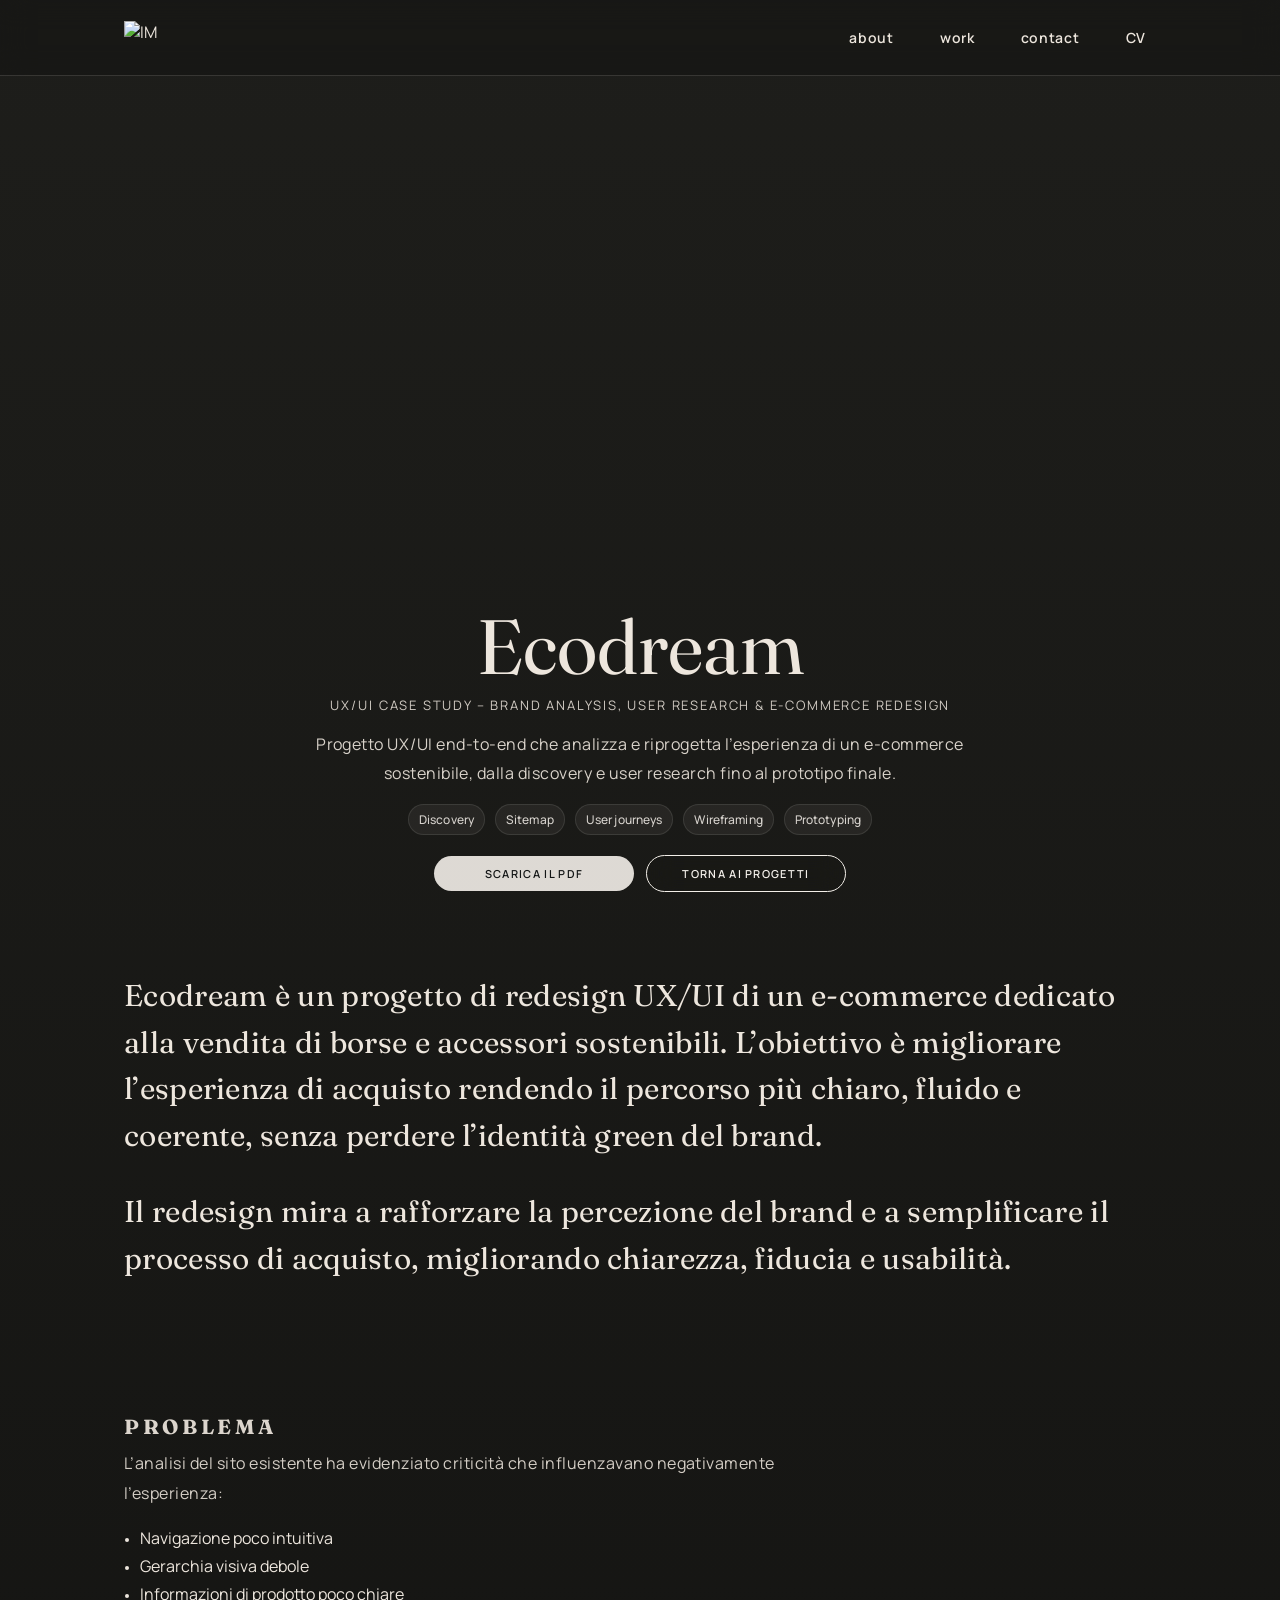
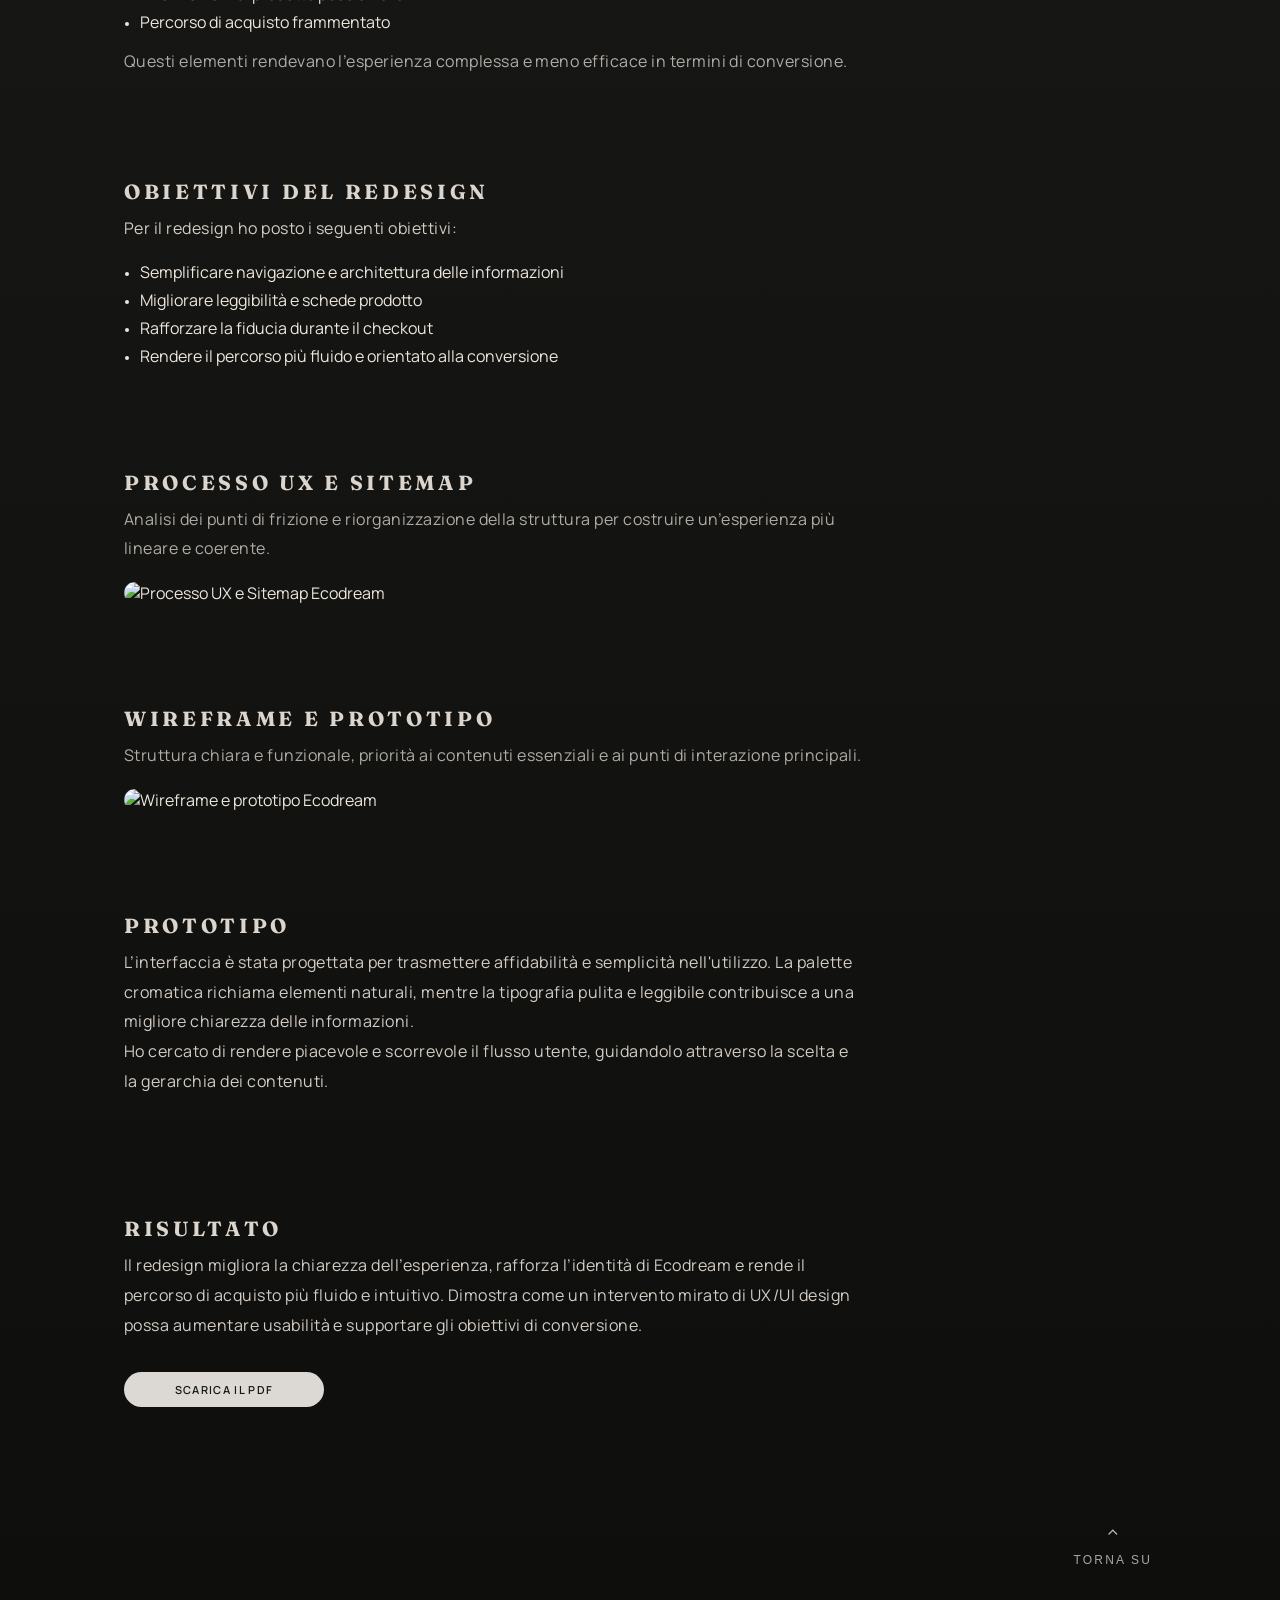
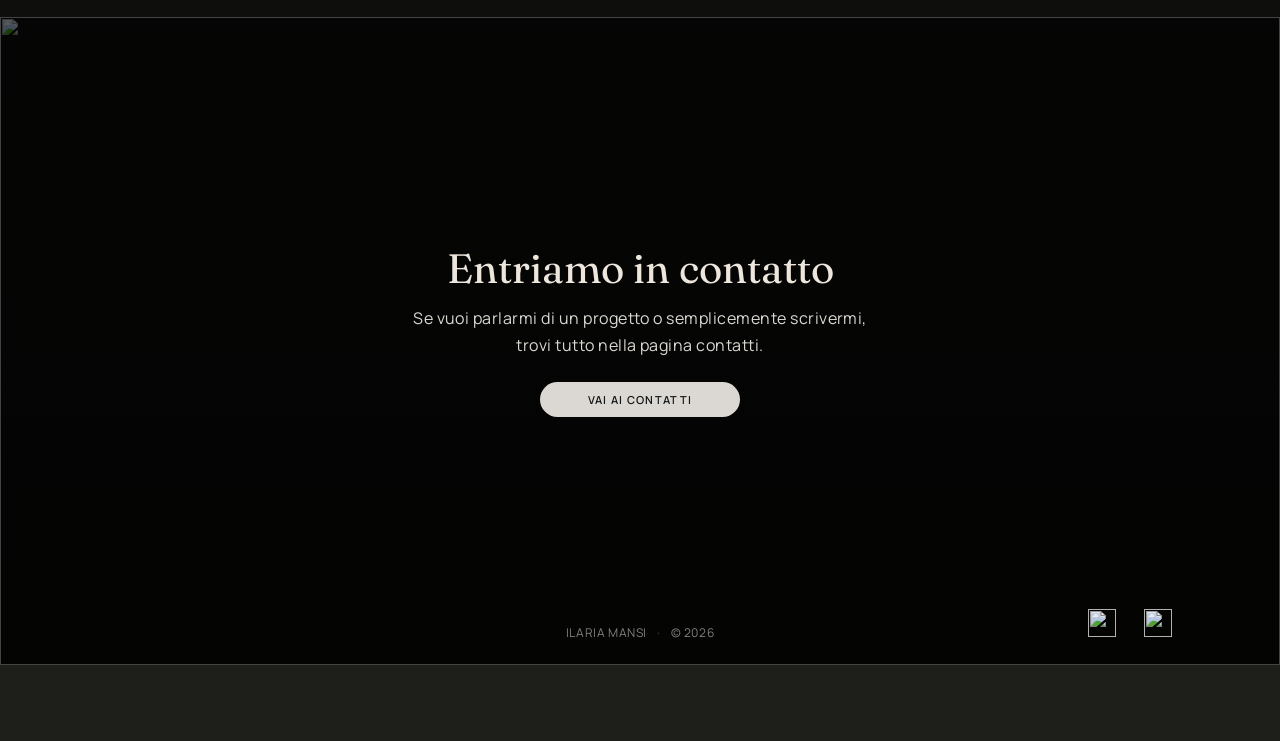
==== commit c1c7125e: "portfolio upload" ====
--- a/project/ecodream/index.html
+++ b/project/ecodream/index.html
@@ -21,7 +21,7 @@
 </head>
 
 <body>
- <main id="top"></main>
+ <div id="top"></div>
 
    <!-- NAV -->
  <header class="nav" role="banner">
@@ -88,7 +88,7 @@
             SCARICA IL PDF
           </a>
           <a class="btn btn--secondary" href="../../index.html#projects">
-            TORNA AI CASE STUDY
+            TORNA AI PROGETTI
           </a>
         </div>
       </div>
@@ -142,7 +142,7 @@
     <div class="pWrap">
       <header class="pHeader">
         <h2 class="pH2">Obiettivi del redesign</h2>
-        <p class="pText">Il progetto si è posto i seguenti obiettivi:</p>
+        <p class="pText">Per il redesign ho posto i seguenti obiettivi:</p>
       </header>
 
       <ul class="pList">
@@ -199,13 +199,12 @@
         <header class="pHeader">
           <h2 class="pH2">Prototipo</h2>
           <p class="pText">
-           L’interfaccia è stata progettata per trasmettere affidabilità, semplicità e sostenibilità.
+          L’interfaccia è stata progettata per trasmettere affidabilità e semplicità nell'utilizzo.
           La palette cromatica richiama elementi naturali, mentre la tipografia pulita e leggibile
-          contribuisce a una migliore fruizione dei contenuti.
+          contribuisce a una migliore chiarezza delle informazioni.
           </p>
           <p class="pText">
-              Le scelte visive supportano la gerarchia delle informazioni e rafforzano l’identità del brand,
-          senza distrarre dall’esperienza di acquisto.
+          Ho cercato di rendere piacevole e scorrevole il flusso utente, guidandolo attraverso la scelta e la gerarchia dei contenuti.
           </p>
         </header>
           </div>
--- a/css/style.css
+++ b/css/style.css
@@ -149,9 +149,10 @@
   align-items: center;
   padding: 0 10px;
   font-family: var(--font-sans);
+  font-weight: 600;
   font-size: 14px;
-  letter-spacing: .03em;
-  opacity: .95;
+  letter-spacing: .05em;
+  opacity: 1;
   position: relative;
   transition: opacity .2s ease, transform .2s ease, letter-spacing .2s ease;
 }
@@ -381,10 +382,10 @@
   letter-spacing:.01em;
   text-transform:none;
 }
-
-/* -------------------------
-   HOME — HERO
-------------------------- */
+/* =========================
+   HOME — HERO + CARD
+========================= */
+
 body.is-home{
   background: linear-gradient(180deg, var(--bg-start) 0%, var(--bg-end) 100%);
 }
@@ -393,15 +394,21 @@
   background: transparent !important;
 }
 
-.heroSection{
+.heroConcept{
   position: relative;
-  min-height: 590px;
-  height: 78vh;
+  min-height: 100vh;
+  height: 250vh;
+  background: var(--bg-end);
+}
+
+.heroConcept__media{
+  position: sticky;
+  top: 0;
+  height: 100vh;
   overflow: hidden;
-  padding-top: var(--nav-h);
-}
-
-.heroSection__arch{
+}
+
+.heroConcept__image{
   position: absolute;
   inset: 0;
   width: 100%;
@@ -413,164 +420,251 @@
   transform-origin: center;
 }
 
-.heroSection__overlay{
+.heroConcept__overlay{
   position: absolute;
   inset: 0;
   z-index: 1;
   pointer-events: none;
   background: linear-gradient(
     to bottom,
-    rgba(0, 0, 0, 0.25) 0%,
-    rgba(0, 0, 0, 0.70) 75%,
-    #1b1b17f9 100%
+    rgba(0,0,0,.25) 0%,
+    rgba(0,0,0,.70) 75%,
+    rgba(24, 24, 21, 0.98) 100%
   );
 }
 
-.hero{
+.heroConcept__intro{
   position: relative;
   z-index: 2;
-  min-height: calc(85vh - var(--nav-h));
+  min-height: calc(100vh - var(--nav-h));
   display: flex;
   align-items: center;
   justify-content: center;
-  padding-top: 0;
-}
-
-.hero__left{
+  padding-top: var(--nav-h);
+  padding-bottom: 40px;
+}
+
+.heroConcept__introInner{
+  width: 100%;
   max-width: 900px;
   margin: 0 auto;
-  width: 100%;
-}
-
-.hero__stack{
   display: flex;
   flex-direction: column;
   align-items: center;
   justify-content: center;
   gap: 14px;
   text-align: center;
-  width: 100%;
-}
-
-.hero__title,
-.hero__sub,
-.hero__statement{
+  color: var(--text);
+}
+
+.heroConcept__title,
+.heroConcept__sub,
+.heroConcept__statement{
   text-shadow:
     0 2px 14px rgba(0,0,0,.25),
     0 1px 2px rgba(0,0,0,.35);
 }
 
-.hero__title{
-  margin: 10px;
+.heroConcept__title{
+  margin: 10px 0 0;
   font-family: var(--font-serif);
   font-weight: 400;
   font-size: clamp(64px, 8vw, 120px);
   line-height: 1.10;
 }
 
-.hero__sub{
-  margin: 20px;
+.heroConcept__sub{
+  margin: 8px 0 0;
   max-width: 58ch;
   font-family: var(--font-sans);
-  font-size: var(--lead);
-  font-weight: 600;
-  line-height: 0.8;
+  font-size: 32px;
+  font-weight: 400;
+  line-height: 1;
   color: rgba(243,239,233,1);
-  letter-spacing: .03em;
-  margin-top: 8px;
-}
-
-.hero__statement{
-  margin:45px 0 0;
+  letter-spacing: .10em;
+}
+
+.heroConcept__statement{
+  margin: 68px 0 0;
+  max-width: 86ch;
   font-family: var(--font-sans);
   font-size: 16px;
   font-weight: 400;
+  line-height: 1.7;
   letter-spacing: .18em;
   text-transform: uppercase;
   color: rgb(243,239,233);
 }
 
-.hero__scroll{
-  position:absolute;
-  bottom:-18px;
-  left:50%;
-  transform:translateX(-50%);
-  display:flex;
-  flex-direction:column;
-  align-items:center;
-  gap:6px;
-  text-decoration:none;
-  color:rgba(243,239,233,.85);
-  z-index:3;
-}
-
-.hero__scrollArrow{
-  font-size:20px;
-  line-height:1;
-  transition:transform .25s ease, opacity .25s ease;
-}
-
-.hero__scrollText{
-  font-family:var(--font-sans);
-  font-size:11px;
-  letter-spacing:.22em;
-  text-transform:uppercase;
-  opacity:.75;
-}
-
-.hero__scroll:hover .hero__scrollArrow{
-  transform:translateY(6px);
-  opacity:1;
-}
-
-.hero__scroll:hover .hero__scrollText{
-  opacity:1;
+.heroConcept__cta{
+margin:30px;
+}
+
+.heroConcept__panelWrap{
+  position: absolute;
+  left: 0;
+  right: 0;
+  top: 100vh;
+  z-index: 3;
+  padding: 0 20px 90px;
+  transform: translateY(12vh);
+}
+
+.heroConcept__panel{
+  width: min(1030px, calc(100% - 40px));
+  margin: 0 auto;
+  background: #f3efe9;
+  color: #0b0910;
+  border-radius: 22px;
+  padding: clamp(28px, 4vw, 48px);
+  box-shadow:
+    0 20px 60px rgba(0,0,0,.18),
+    0 2px 10px rgba(0,0,0,.08);
+}
+
+.heroConcept__panelKicker{
+  margin: 0 0 10px;
+  font-family: var(--font-sans);
+  font-size: 12px;
+  letter-spacing: .22em;
+  text-transform: uppercase;
+  color: rgba(11,9,16,.62);
+}
+
+.heroConcept__panelTitle{
+  margin: 0 0 20px;
+  font-family: var(--font-serif);
+  font-weight: 400;
+  font-size: clamp(28px, 3.3vw, 48px);
+  line-height: 1.12;
+  color: #0b0910;
+}
+
+.heroConcept__panelText{
+  display: grid;
+  gap: 16px;
+}
+
+.heroConcept__panelText p{
+  margin: 0;
+  font-family: var(--font-sans);
+  font-size: 16px;
+  line-height: 1.85;
+  letter-spacing: .02em;
+  color: rgba(11,9,16,.86);
+}
+
+.heroConcept__panelText em{
+  font-style: italic;
 }
 
 @media (max-width: 980px){
-  .heroSection{
-    min-height: 88vh;
-    height: 88vh;
-  }
-
-  .hero{
-    min-height: calc(88vh - var(--nav-h));
-    display: flex;
-    align-items: center;
-    justify-content: center;
-  }
-
-  .heroSection__arch{
+  .heroConcept{
+    height: 235vh;
+  }
+
+  .heroConcept__image{
     object-position: center 32%;
     transform: none;
   }
 
-  .hero__title{
+  .heroConcept__intro{
+    min-height: calc(100vh - var(--nav-h));
+    padding-top: var(--nav-h);
+    padding-bottom: 20px;
+  }
+
+  .heroConcept__title{
     margin-top: -40px;
   }
 
-  .hero__sub{
+  .heroConcept__sub{
     margin-top: 20px;
   }
 
-  .hero__statement{
-    margin-top: 60px;
-  }
-
-  .hero__left{
+  .heroConcept__statement{
+    margin-top: 42px;
+    max-width: 42ch;
+    font-size: 13px;
+    letter-spacing: .12em;
+    line-height: 1.7;
+  }
+ 
+  .heroConcept__panelWrap{
+    transform: translateY(10vh);
+    padding-bottom: 70px;
+  }
+
+  .heroConcept__panel{
+    width: min(760px, calc(100% - 24px));
+    border-radius: 18px;
+    padding: 28px 24px;
+  }
+
+  .heroConcept__panelTitle{
+    font-size: clamp(24px, 5vw, 36px);
+  }
+
+  .heroConcept__panelText p{
+    font-size: 15px;
+    line-height: 1.75;
+  }
+}
+
+@media (max-width: 700px){
+  .heroConcept{
+    height: 215vh;
+  }
+
+  .heroConcept__introInner{
     max-width: 100%;
-    margin: 0 auto;
-  }
-
-  .hero__stack{
-    align-items: center;
-    text-align: center;
-  }
-.hero__scroll{
-  position:absolute;
-  bottom:10px;
- 
-}
+  }
+
+  .heroConcept__title{
+    font-size: clamp(52px, 14vw, 82px);
+    line-height: 1.04;
+  }
+
+  .heroConcept__sub{
+    margin-top: 14px;
+    font-size: 16px;
+  }
+
+  .heroConcept__statement{
+    margin-top: 40px;
+    font-size: 16px;
+    line-height: 1.7;
+    letter-spacing: .10em;
+    max-width: 38ch;
+  }
+
+  
+  .heroConcept__panelWrap{
+    top: 100vh;
+    transform: translateY(7vh);
+    padding: 0 12px 56px;
+  }
+
+  .heroConcept__panel{
+    width: calc(100% - 8px);
+    border-radius: 16px;
+    padding: 24px 18px;
+  }
+
+  .heroConcept__panelTitle{
+    margin-bottom: 16px;
+    font-size: clamp(24px, 7vw, 32px);
+    line-height: 1.16;
+  }
+
+  .heroConcept__panelText{
+    gap: 14px;
+  }
+
+  .heroConcept__panelText p{
+    font-size: 14px;
+    line-height: 1.72;
+  }
 }
 /* -------------------------
    HOME — SALOTTO
@@ -625,10 +719,9 @@
   flex-wrap: wrap;
 }
 
-
 .salotto__portrait{
   position: absolute;
-  right: -110px;
+  right: -98px;
   bottom: -120px;
   width: clamp(200px, 22vw, 360px);
   pointer-events: none;
@@ -687,9 +780,10 @@
   mask-size: 100% 100%;
 }
 
-@media (max-width: 980px){
+@media (min-width: 701px) and (max-width: 980px){
   .salottoSection .salotto{
     text-align: left;
+    
   }
 
   .salotto__stack{
@@ -704,9 +798,37 @@
   }
 
   .salotto__portrait{
+    width: clamp(220px, 32vw, 280px);
+    right: -70px;
+    bottom: -155px;
+    z-index: 0;
+  }
+
+  .salotto__portrait img{
+    opacity: .68;
+  }
+}
+
+@media (max-width: 700px){
+  .salottoSection .salotto{
+    text-align: left;
+  }
+
+  .salotto__stack{
+    align-items: flex-start;
+    text-align: left;
+    max-width: 100%;
+    z-index: 2;
+  }
+
+  .salotto__cta{
+    justify-content: flex-start;
+  }
+
+  .salotto__portrait{
     width: clamp(190px, 58vw, 340px);
     right: -70px;
-    bottom: -110px;
+    bottom: -90px;
     z-index: 0;
   }
 
@@ -714,6 +836,7 @@
     opacity: .60;
   }
 }
+
 /* -------------------------
    HOME — PROJECTS
 ------------------------- */
@@ -1081,32 +1204,6 @@
   gap: 18px;
 }
 
-.uxMiniCard{
-  padding-top: 12px;
-  border-top: 1px solid rgba(243,239,233,.10);
-}
-
-.uxMiniCard__label{
-  margin: 0 0 10px;
-  font-family: var(--font-sans);
-  font-size: 12px;
-  letter-spacing: .22em;
-  text-transform: uppercase;
-  color: rgba(243,239,233,.70);
-}
-
-.uxMiniCard__list{
-  list-style: none;
-}
-
-.uxMiniCard__list li{
-  padding: 10px 0;
-  border-top: 1px solid rgba(243,239,233,.08);
-  font-family: var(--font-sans);
-  font-size: 14px;
-  color: rgba(243,239,233,.90);
-}
-
 .approachRow{
   margin-top: 18px;
   display: grid;
@@ -1118,6 +1215,7 @@
   .approachRow{
     grid-template-columns: 1fr;
   }
+
   .uxSection--hero{
     padding-top: calc(var(--nav-h) + 36px);
     padding-bottom: 56px;
@@ -1275,7 +1373,7 @@
   letter-spacing: .05em;
 }
 
-/* ABOUT layout */
+/* ABOUT LAYOUT */
 .is-about .uxSection--hero .uxGrid2{
   position: relative;
 }
@@ -1350,19 +1448,98 @@
   -webkit-mask-size: 100% 100%;
   mask-size: 100% 100%;
 }
-
-.is-about .uxSection--chi .uxGrid2{
-  grid-template-columns: 1fr 2fr;
-}
-
-.is-about .uxSection--split .uxGrid2{
-  grid-template-columns: 1fr 1fr;
-}
-
+/* ABOUT — HERO ALIGNMENT DESKTOP */
+@media (min-width: 981px){
+  .is-about .uxSection--hero{
+    padding-top: 86px;
+    padding-bottom: clamp(70px, 5vw, 72px);
+  }
+}
+/* CHI SONO */
+.is-about .uxSection--chi .chiBlock{
+  display: flex;
+  flex-direction: column;
+  gap: 34px;
+}
+
+.is-about .uxSection--chi .chiBlock__intro{
+  width: min(60%, 920px);
+}
+
+.is-about .uxSection--chi .chiBlock__text{
+  max-width: 100%;
+  color: rgba(243,239,233,.90);
+}
+
+.is-about .uxSection--chi .chiBlock__quoteWrap{
+  width: 100%;
+  display: flex;
+  justify-content: center;
+  text-align: center;
+}
+
+.is-about .uxSection--chi .chiBlock__quote{
+  max-width: 30ch;
+  font-size: clamp(28px, 2.8vw, 36px);
+  line-height: 1.45;
+  margin-top: 80px;
+}
+
+/* APPROACH */
+.is-about .uxSection--approach .aboutPanel{
+  width: 100%;
+  max-width: 100%;
+  background: #f3efe9;
+  border-radius: 22px;
+  padding: clamp(24px, 4vw, 38px);
+  overflow: hidden;
+}
+
+.is-about .uxSection--approach .uxH2{
+  color: #0b0910;
+  margin-bottom: 10px;
+}
+
+.is-about .uxSection--approach .uxSub{
+  color: rgba(11,9,16,.72);
+  margin-bottom: 22px;
+}
+
+.is-about .uxSection--approach .approachRow{
+  margin-top: 0;
+  gap: 22px;
+}
+
+.is-about .uxSection--approach .uxCard{
+  padding-top: 0;
+  border-top: 0;
+}
+
+.is-about .uxSection--approach .card__eyebrow{
+  color: rgba(11,9,16,.56);
+}
+
+.is-about .uxSection--approach .card__text{
+  color: rgba(11,9,16,.86);
+}
+
+/* OLTRE */
 .is-about .uxSection--oltre .uxGrid2{
-  grid-template-columns: 1fr 2fr;
-}
-
+  grid-template-columns: minmax(360px, 0.95fr) minmax(0, 2.35fr);
+}
+.is-about .uxSection--oltre .uxSub{
+  max-width: 72ch;
+}
+
+.is-about .uxSection--oltre .quoteGlass__text{
+  max-width: 42ch;
+  font-size: clamp(28px, 2.8vw, 36px);
+  line-height: 1.45;
+}
+.is-about .uxSection--oltre .quoteGlass__text{
+  text-align: center;
+  margin: 0 auto;
+}
 @media (max-width: 980px){
   .is-about .uxKicker,
   .is-contact .uxKicker,
@@ -1399,11 +1576,8 @@
     padding-top: calc(var(--nav-h) + 34px);
     padding-bottom: 56px;
   }
- } 
-@media (max-width:980px){
-  .is-about .uxSection--hero .uxGrid2{
-    position: relative;
-  }
+
+ 
 
   .is-about .uxSection--hero .uxCol{
     position: relative;
@@ -1437,16 +1611,30 @@
     -webkit-mask-image: none;
     mask-image: none;
   }
-}
-
-
-  .is-about .uxSection--chi .uxGrid2,
-  .is-about .uxSection--oltre .uxGrid2{
-    grid-template-columns: 1fr !important;
-  }
-
-
-/* CONTACT shared block */
+
+  .is-about .uxSection--chi .chiBlock__intro{
+    width: 100%;
+  }
+
+ .is-about .uxSection--chi .chiBlock__quote{
+  max-width: 100%;
+  font-size: clamp(28px, 2.8vw, 36px);
+  line-height: 1.45;
+  margin-top: 10px
+}
+
+  .is-about .uxSection--approach .aboutPanel{
+    border-radius: 18px;
+    padding: 22px 18px;
+  }
+
+  .is-about .uxSection--approach .approachRow{
+    gap: 18px;
+  }
+
+  
+}
+
 .is-contact .contactInfo{
   margin-top: 92px;
   padding: 18px 18px 22px;
@@ -1569,13 +1757,16 @@
    CONTACT — ALIGNMENT FIX
 ========================= */
 
-.is-contact .uxGrid2{
+.is-contact .uxGrid2,
+.is-cv .uxGrid2{
   grid-template-columns: 1.15fr .85fr;
   align-items: start;
 }
 
-.is-contact .uxCol{
-  max-width: 860px;
+.is-contact .uxCol,
+.is-cv .uxCol{
+  max-width: none;
+  width: 100%;
 }
 
 .is-contact .uxKicker{
@@ -1610,16 +1801,7 @@
     justify-content: flex-start;
   }
 }
-.is-contact .row{
-  --bs-gutter-x: 0;
-  --bs-gutter-y: 0;
-}
-
-.is-contact .col-12,
-.is-contact .col-lg-8{
-  padding-left: 0;
-  padding-right: 0;
-}
+
 @media (max-width: 980px){
   .is-about .uxSection--chi .uxGrid2,
   .is-about .uxSection--oltre .uxGrid2{
@@ -1681,33 +1863,30 @@
     margin-right: 0;
   }
 }
-@media (min-width: 981px){
-  .is-about .uxSection--chi .uxGrid2{
+@media (max-width: 700px){
+  .salottoSection{
+    padding-top: 150px !important;
+  }
+}
+@media (max-width: 980px){
+  .is-cv .uxSection--hero .uxGrid2{
     display: grid;
-    grid-template-columns: 1fr 2fr !important;
-    gap: clamp(20px, 5vw, 72px);
-    align-items: start;
-  }
-
-  .is-about .uxSection--split .uxGrid2{
-    display: grid;
-    grid-template-columns: 1fr 1fr !important;
-    gap: clamp(20px, 5vw, 72px);
-    align-items: start;
-  }
-
-  .is-about .uxSection--oltre .uxGrid2{
-    display: grid;
-    grid-template-columns: 1fr 2fr !important;
-    gap: clamp(20px, 5vw, 72px);
-    align-items: start;
-  }
-
-  .is-about .uxSection--chi .uxGrid2 > *,
-  .is-about .uxSection--split .uxGrid2 > *,
-  .is-about .uxSection--oltre .uxGrid2 > *{
-    grid-column: auto;
-    width: auto;
-    max-width: none;
+    grid-template-columns: 1fr !important;
+    gap: 28px;
+  }
+
+  .is-cv .uxSection--hero .uxGrid2 > :first-child{
+    order: 1;
+  }
+
+  .is-cv .uxSection--hero .uxGrid2 > :last-child{
+    order: 2;
+    width: 100%;
+    max-width: 100%;
+  }
+
+  .is-cv .uxSection--hero .uxLead{
+    margin-top: 0;
+    max-width: 100%;
   }
 }
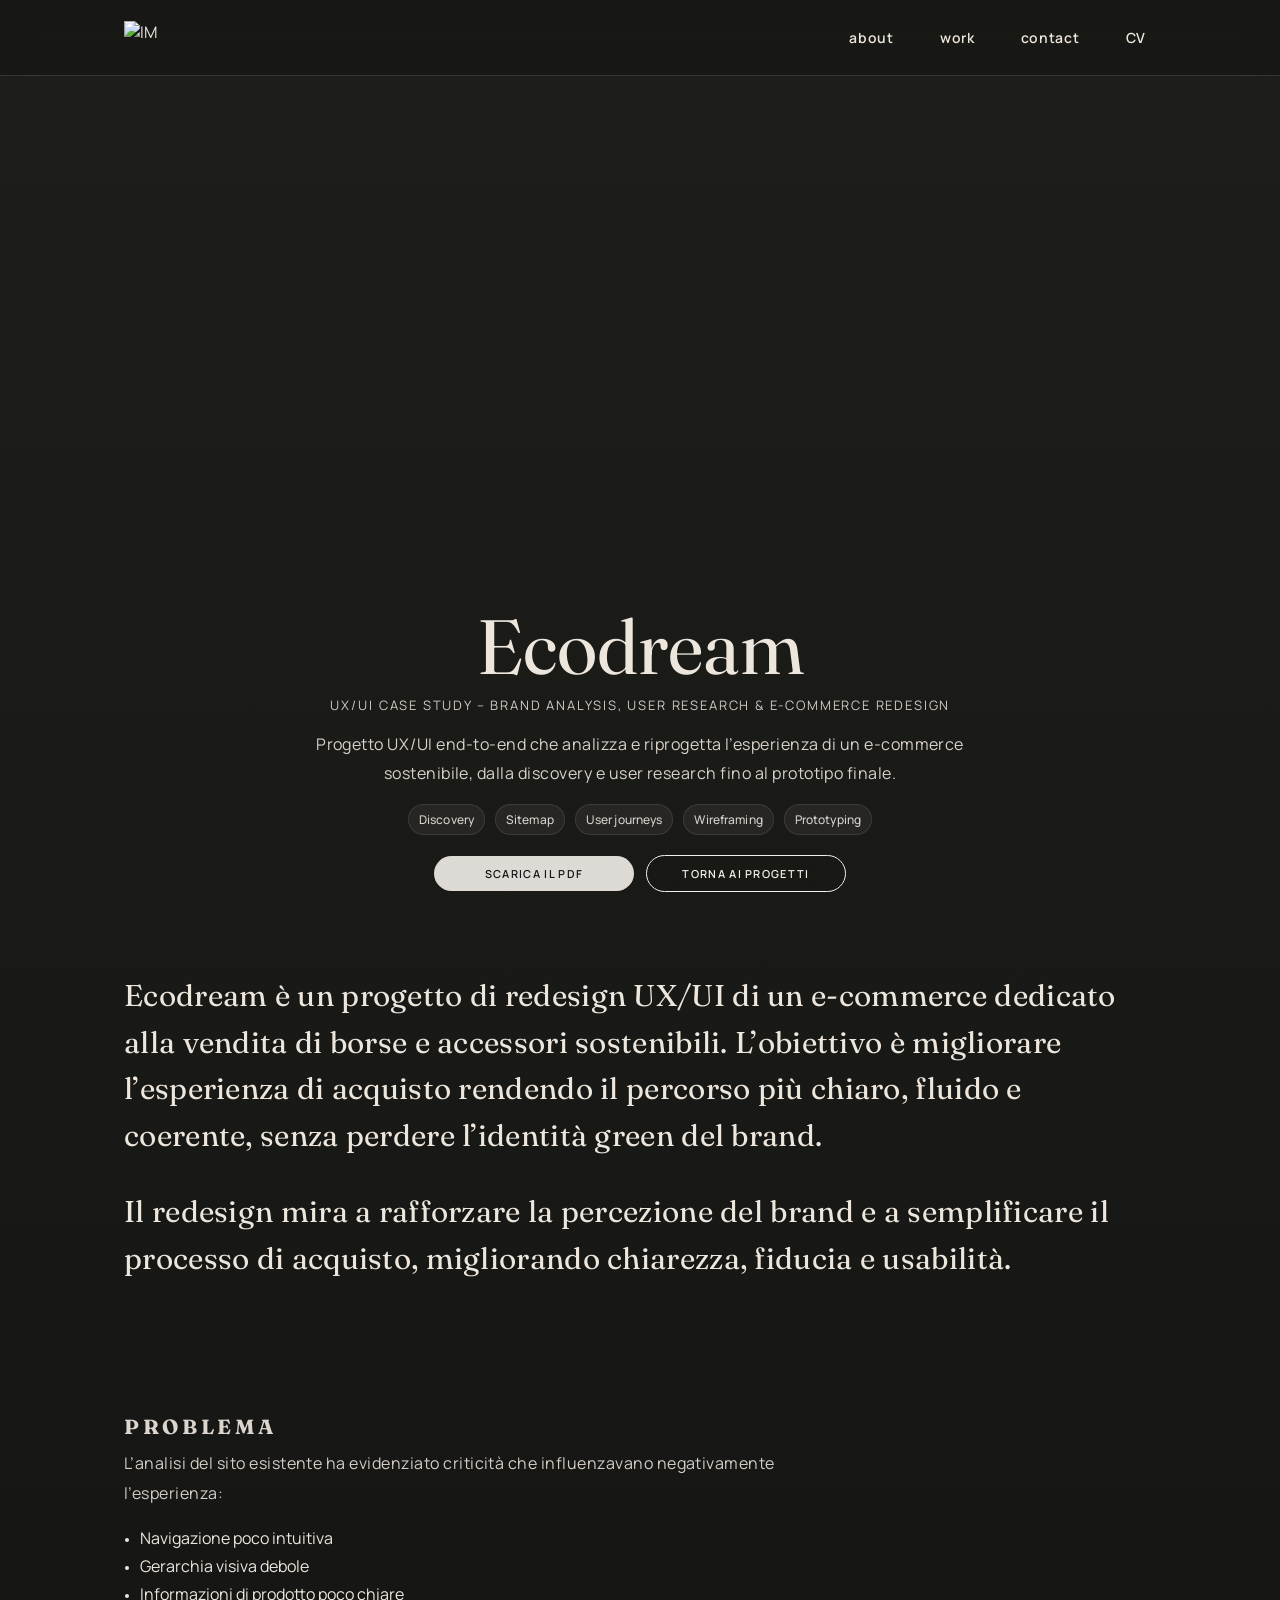
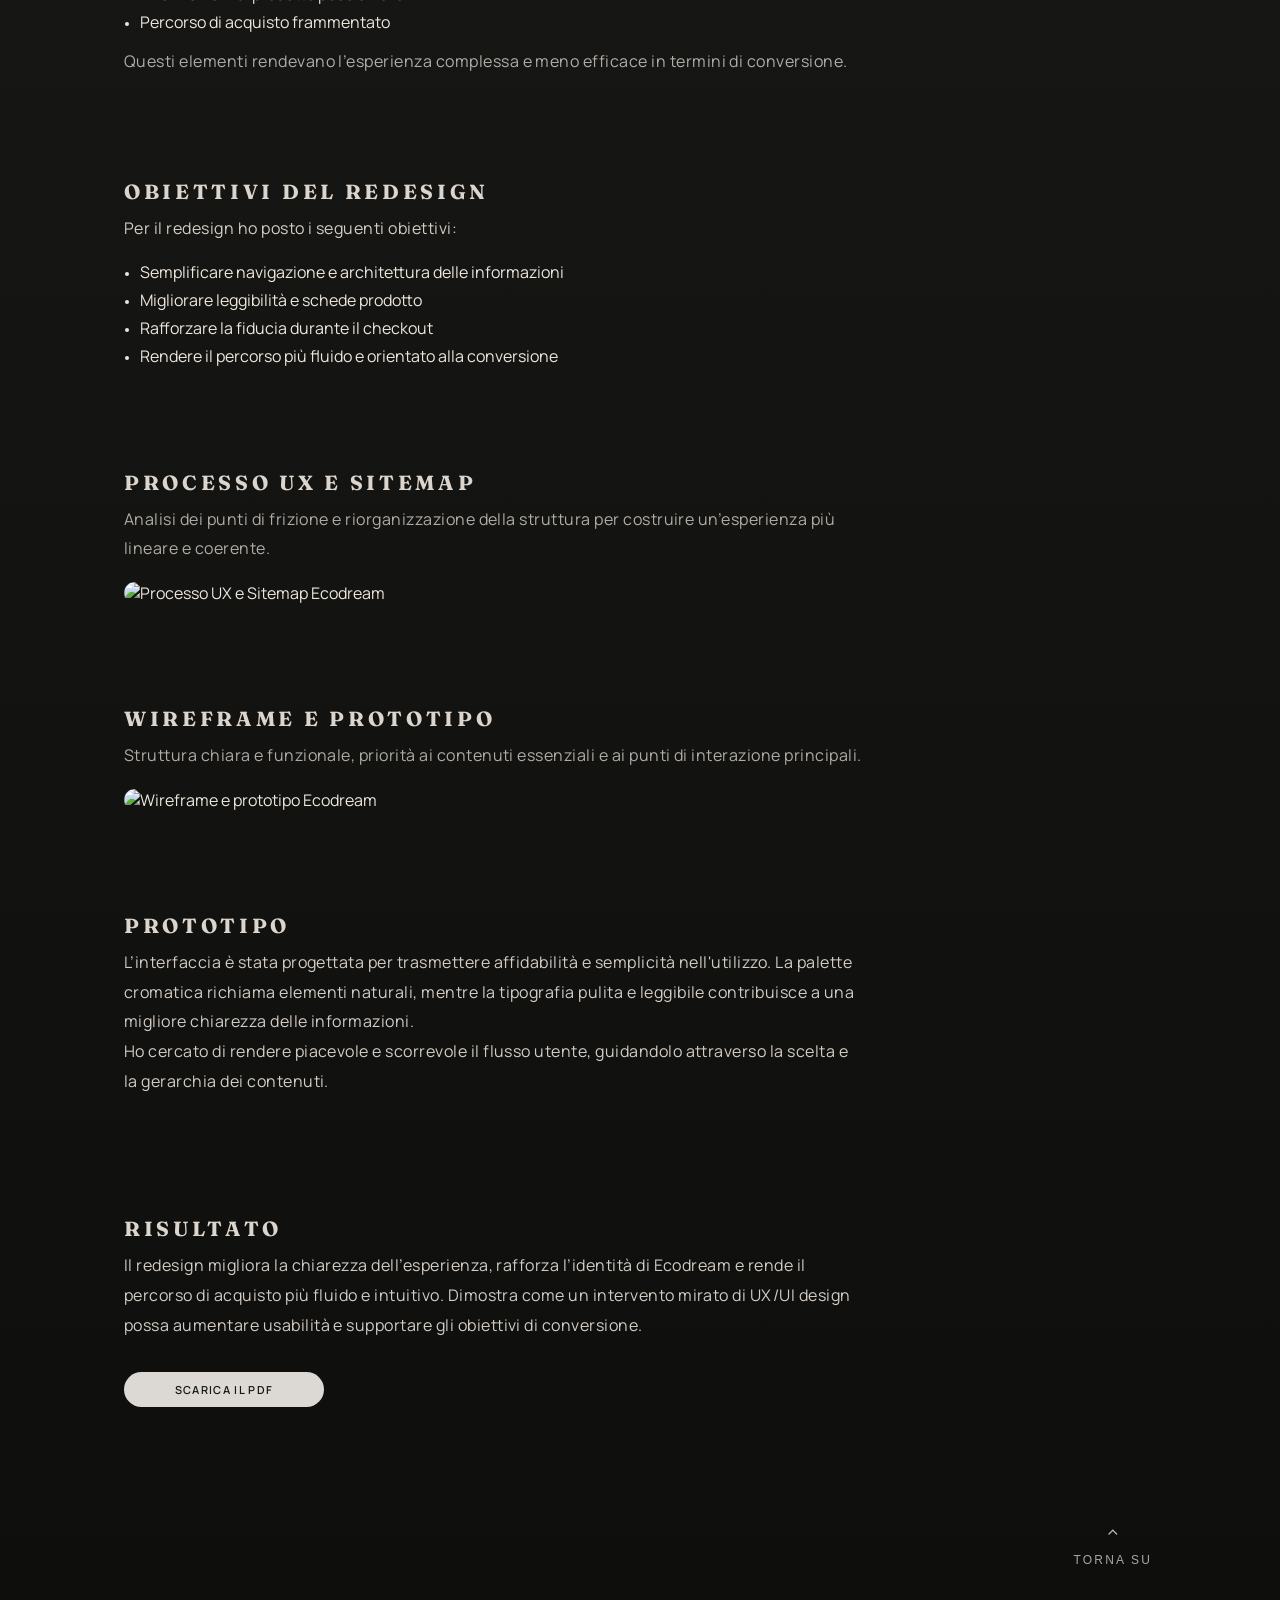
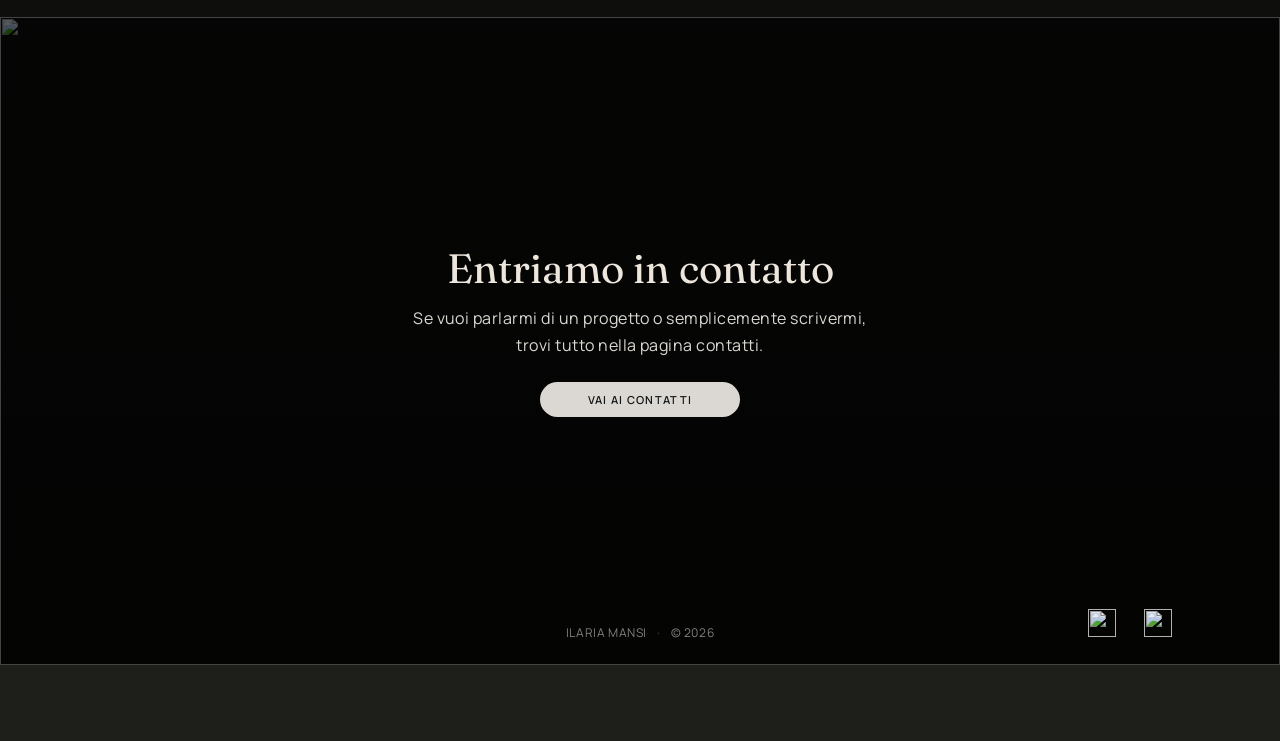
==== commit 5214f829: "portfolio upload" ====
--- a/project/ecodream/index.html
+++ b/project/ecodream/index.html
@@ -7,7 +7,7 @@
 <meta property="og:title" content="Ecodream – UX/UI Case Study">
 <meta property="og:description" content="Redesign UX/UI di un e-commerce sostenibile: brand analysis, user research, architettura dell’informazione, wireframe e prototipo.">
 <meta property="og:image" content="https://ilariamansi.github.io/portfolio/assets/img/home/cover-ecodream.jpg">
-<meta property="og:url" content="https://ilariamansi.github.io/portfolio/project/ecodream/">
+<meta property="og:url" content="https://ilariamansi.github.io/im.portfolio/project/ecodream/">
 <meta property="og:type" content="article">
 <meta property="og:site_name" content="Ilaria Mansi Portfolio">
   
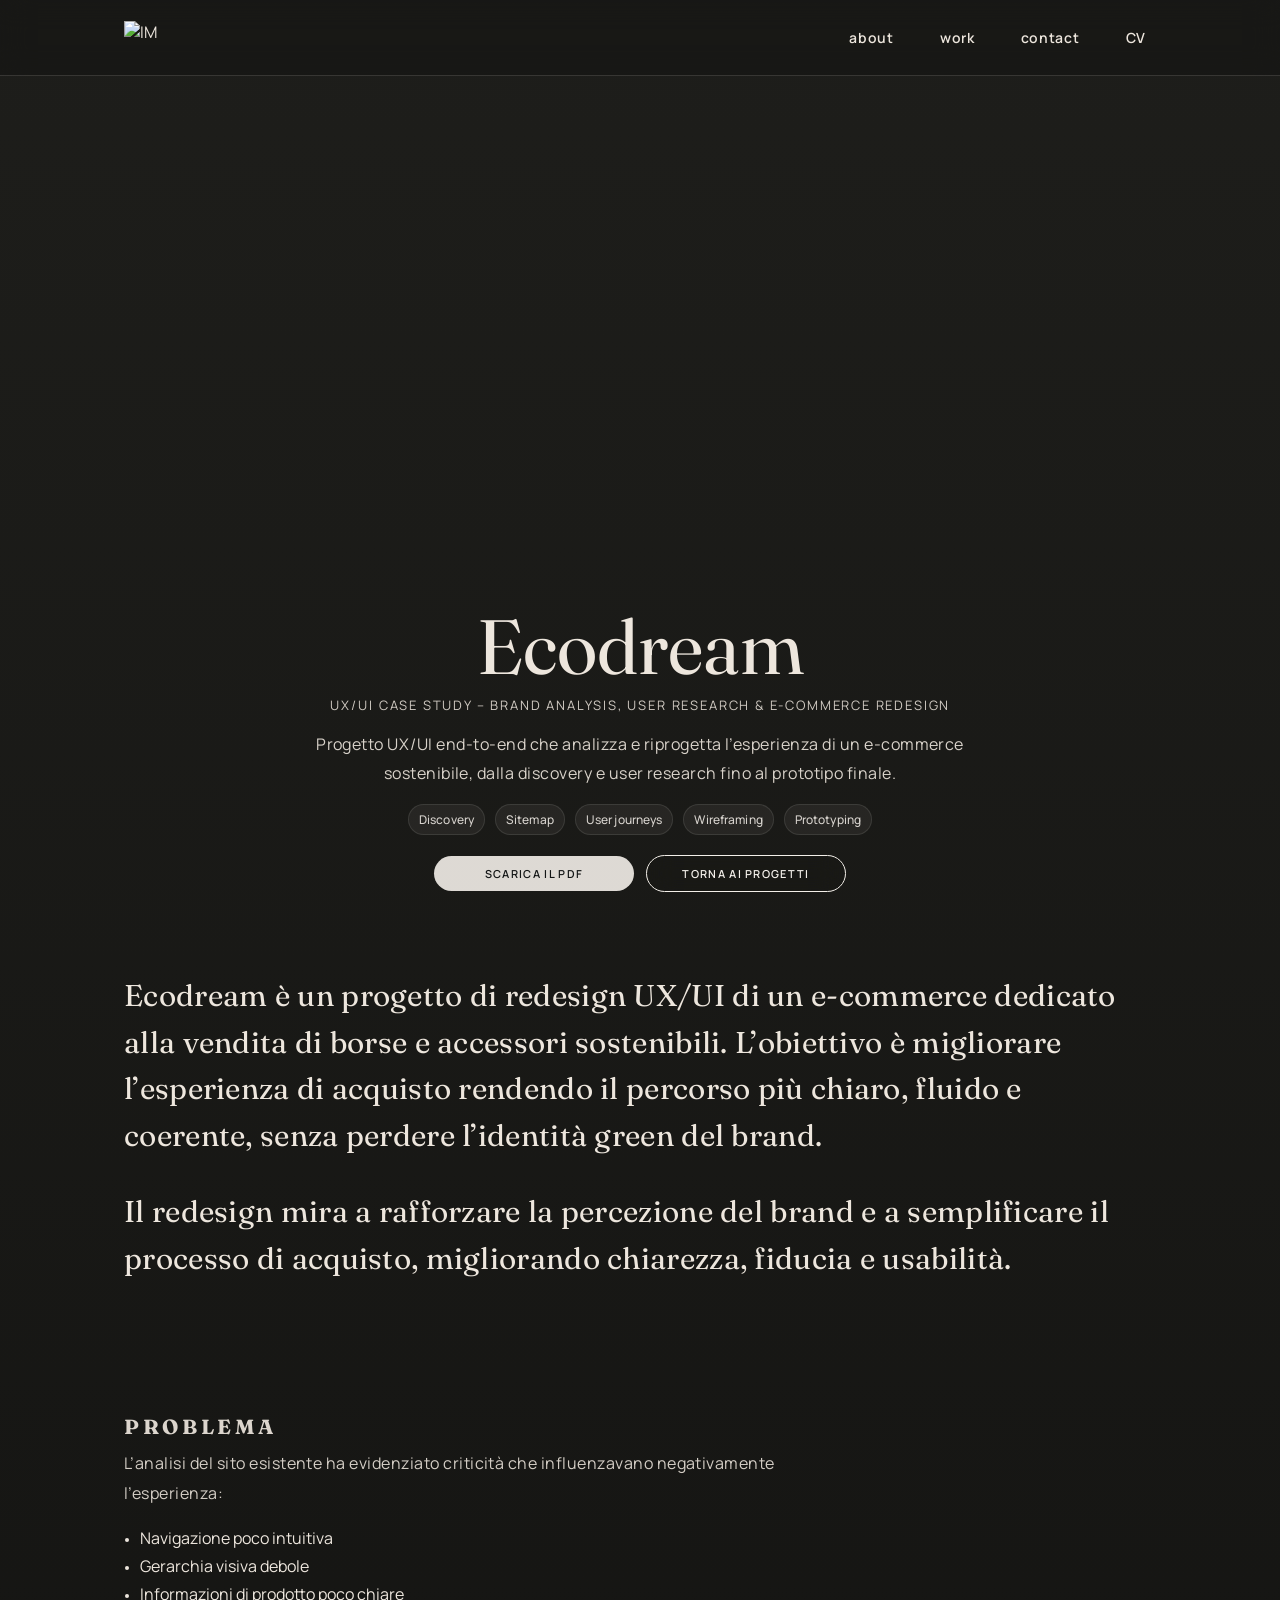
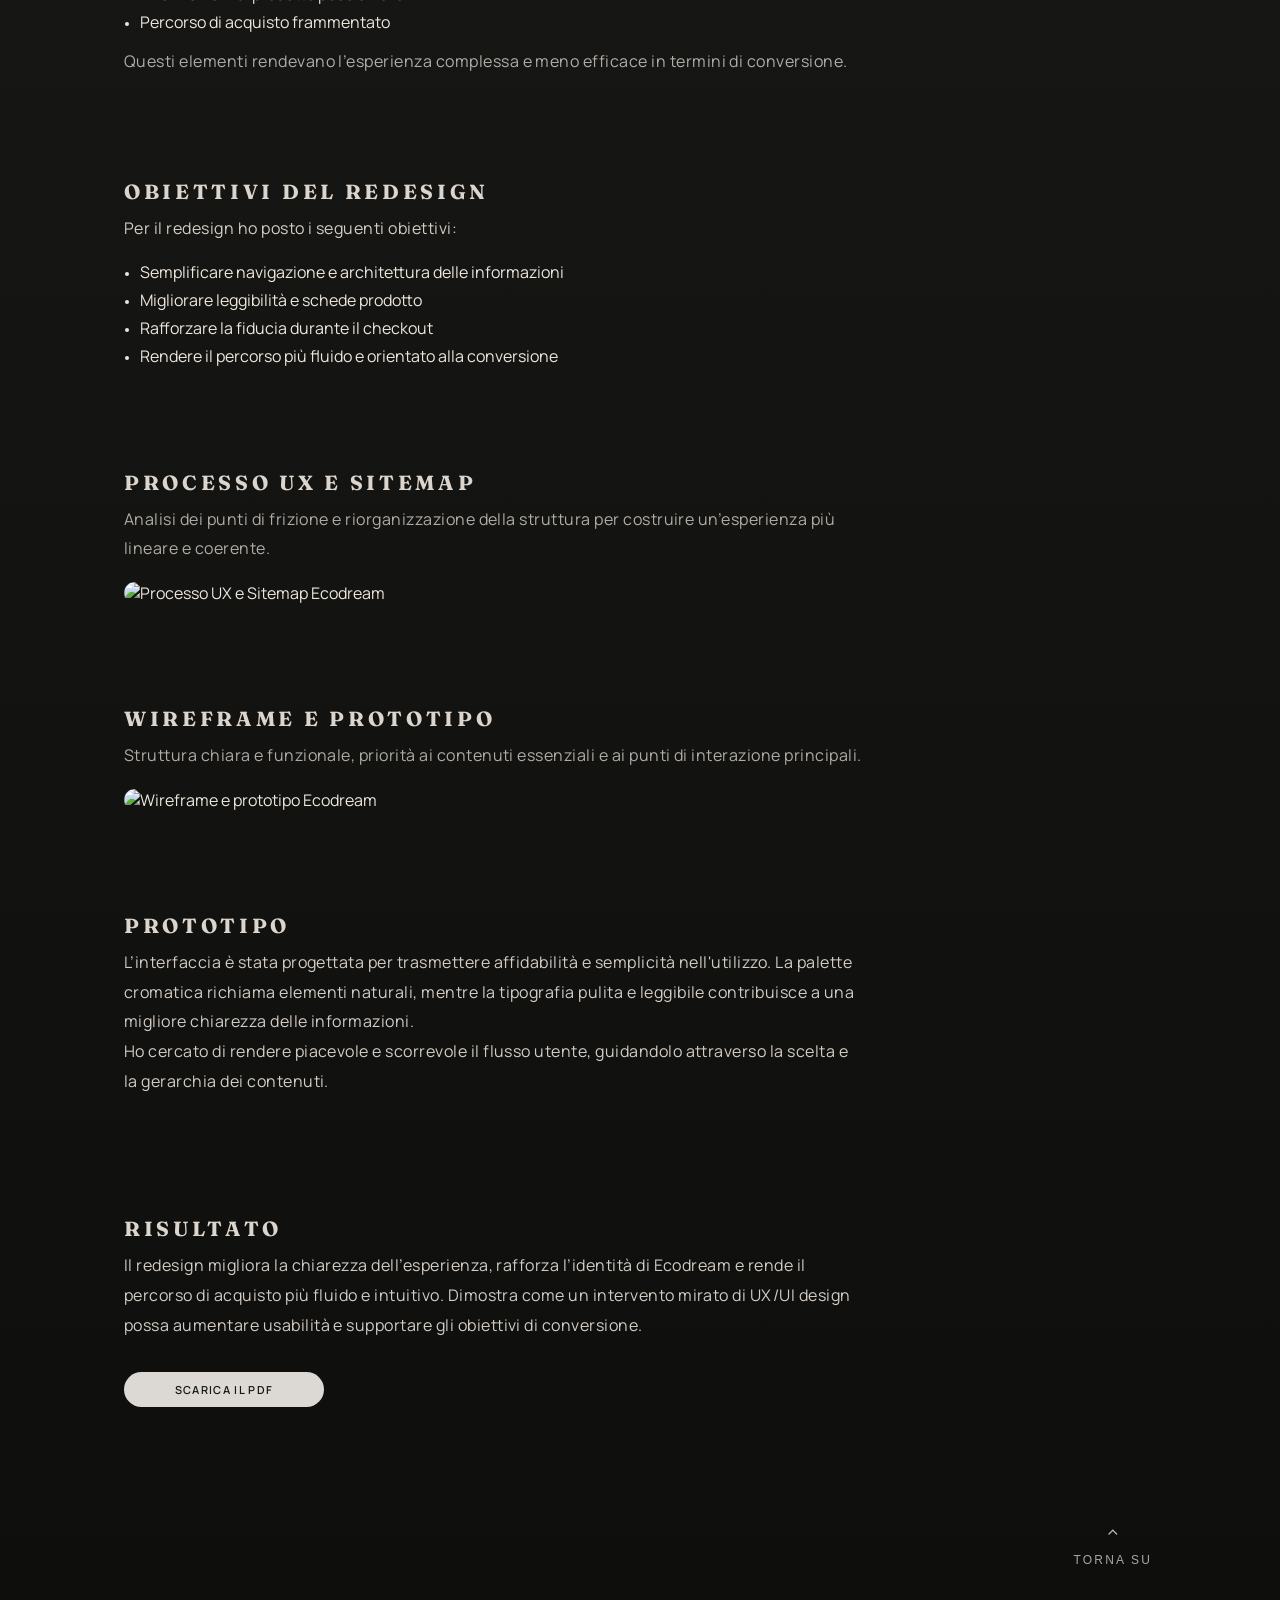
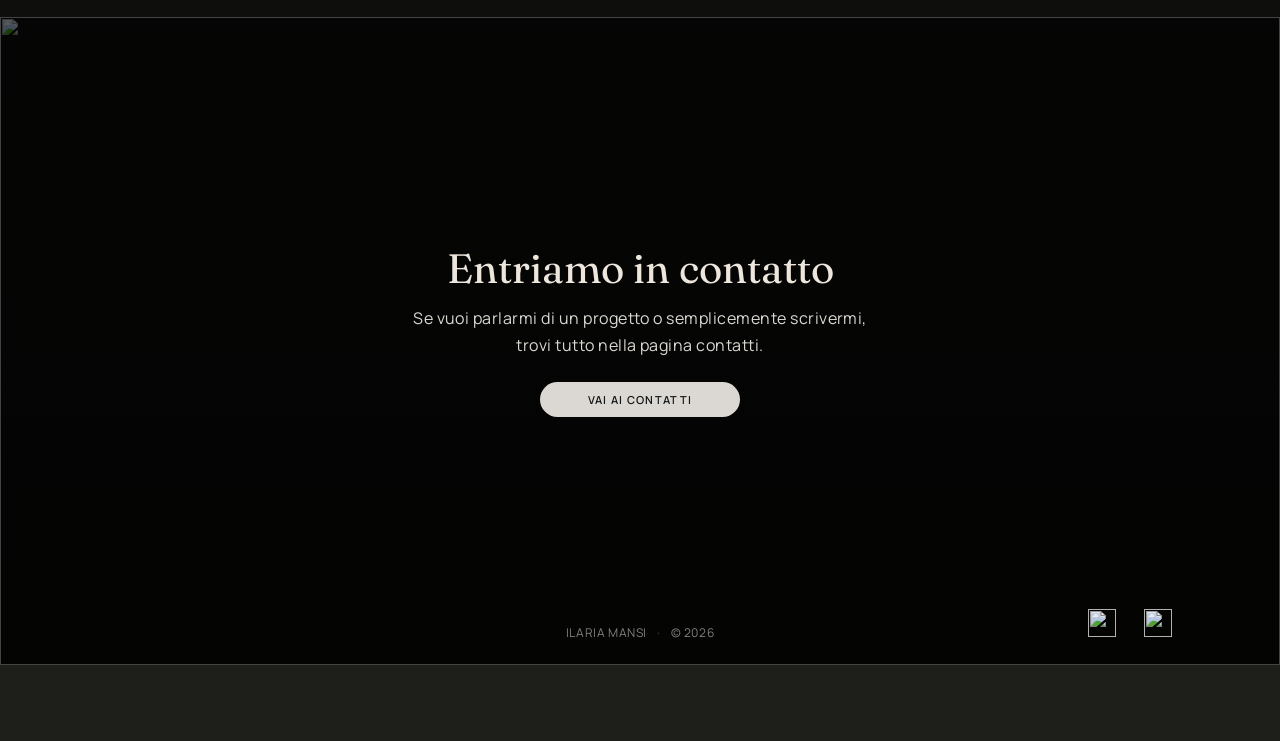
==== commit 4aff11b0: "portfolio upload" ====
--- a/project/ecodream/index.html
+++ b/project/ecodream/index.html
@@ -6,7 +6,7 @@
   <title>Ilaria Mansi - Ecodream</title>
 <meta property="og:title" content="Ecodream – UX/UI Case Study">
 <meta property="og:description" content="Redesign UX/UI di un e-commerce sostenibile: brand analysis, user research, architettura dell’informazione, wireframe e prototipo.">
-<meta property="og:image" content="https://ilariamansi.github.io/portfolio/assets/img/home/cover-ecodream.jpg">
+<meta property="og:image" content="https://ilariamansi.github.io/im.portfolio/assets/img/home/cover-ecodream.jpg">
 <meta property="og:url" content="https://ilariamansi.github.io/im.portfolio/project/ecodream/">
 <meta property="og:type" content="article">
 <meta property="og:site_name" content="Ilaria Mansi Portfolio">
@@ -260,7 +260,7 @@
         <img src="../../assets/img/home/linkedin.png" alt="">
       </a>
 
-      <a class="iconBtn" href="https://github.com/ilariamansi/portfolio.git" target="_blank" rel="noopener" aria-label="GitHub">
+      <a class="iconBtn" href="https://github.com/ilariamansi/im.portfolio.git" target="_blank" rel="noopener" aria-label="GitHub">
         <img src="../../assets/img/home/github.png" alt="">
       </a>
     </div>
